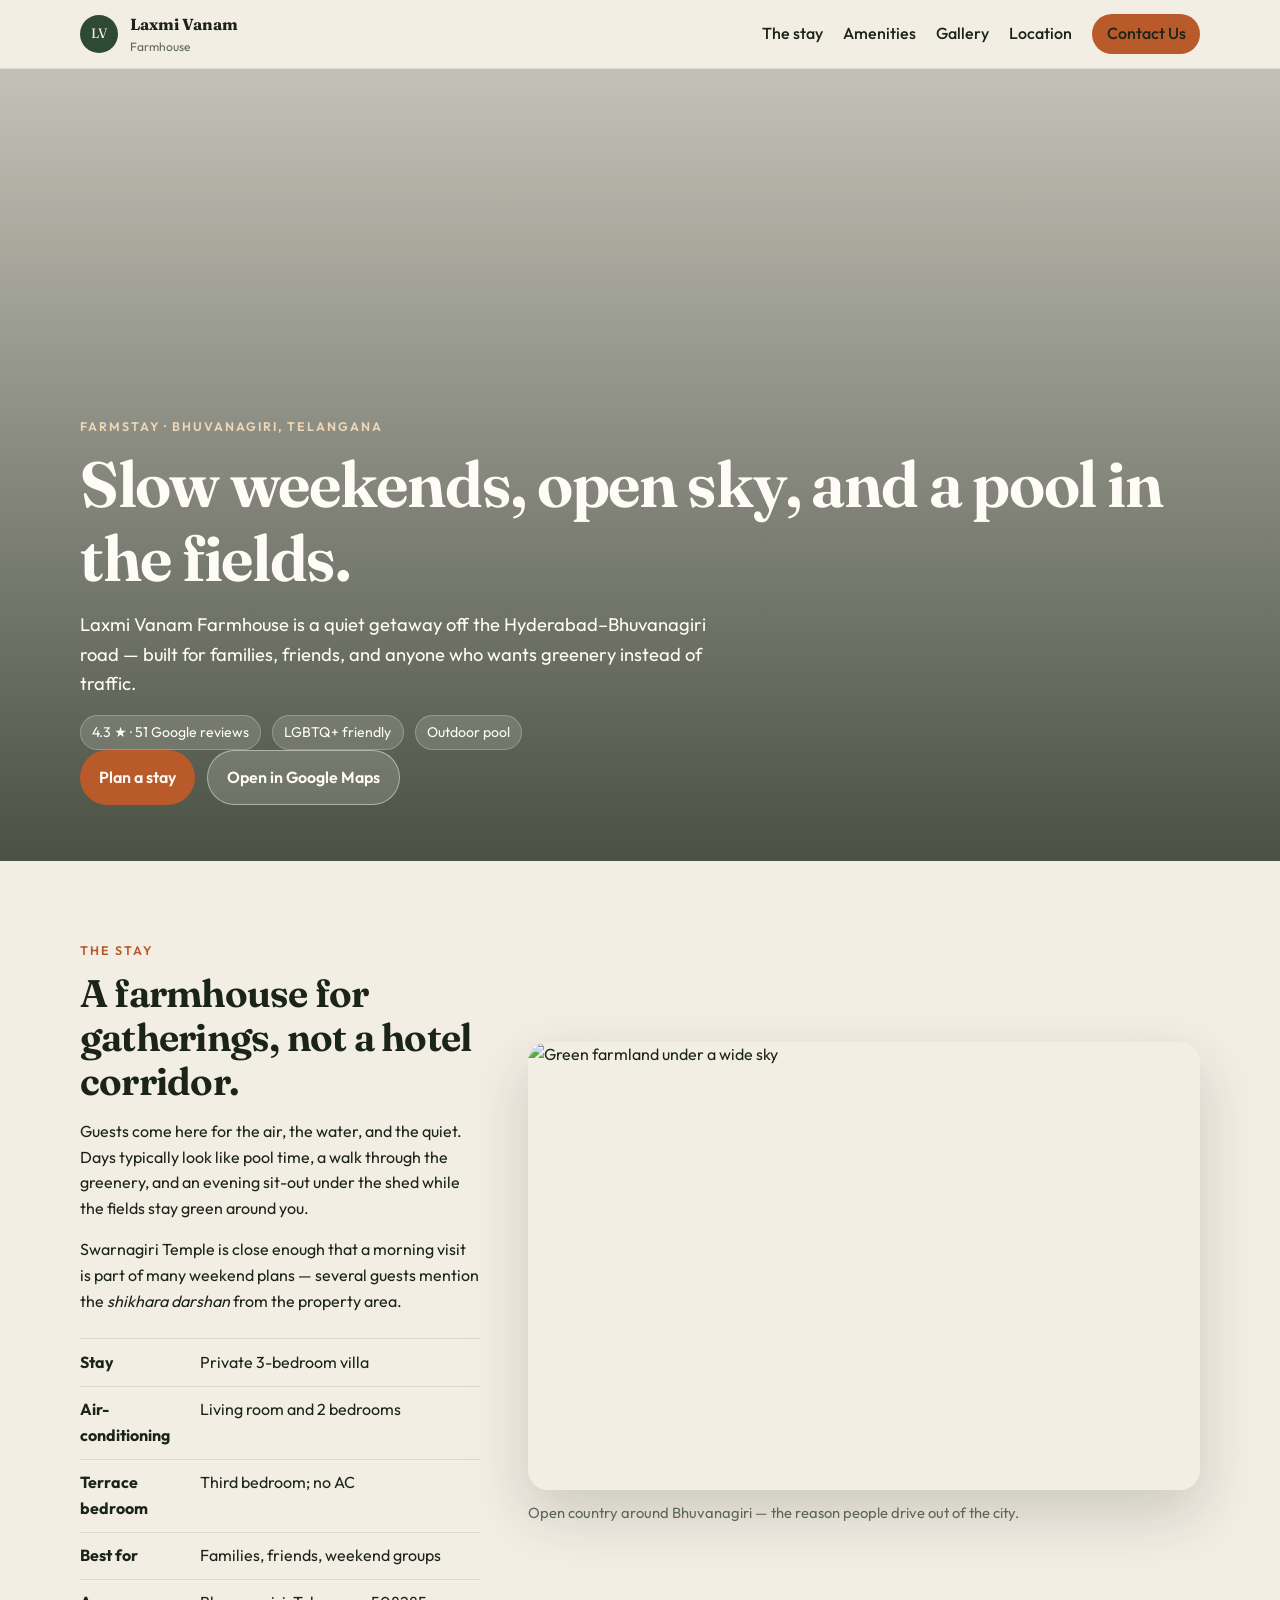
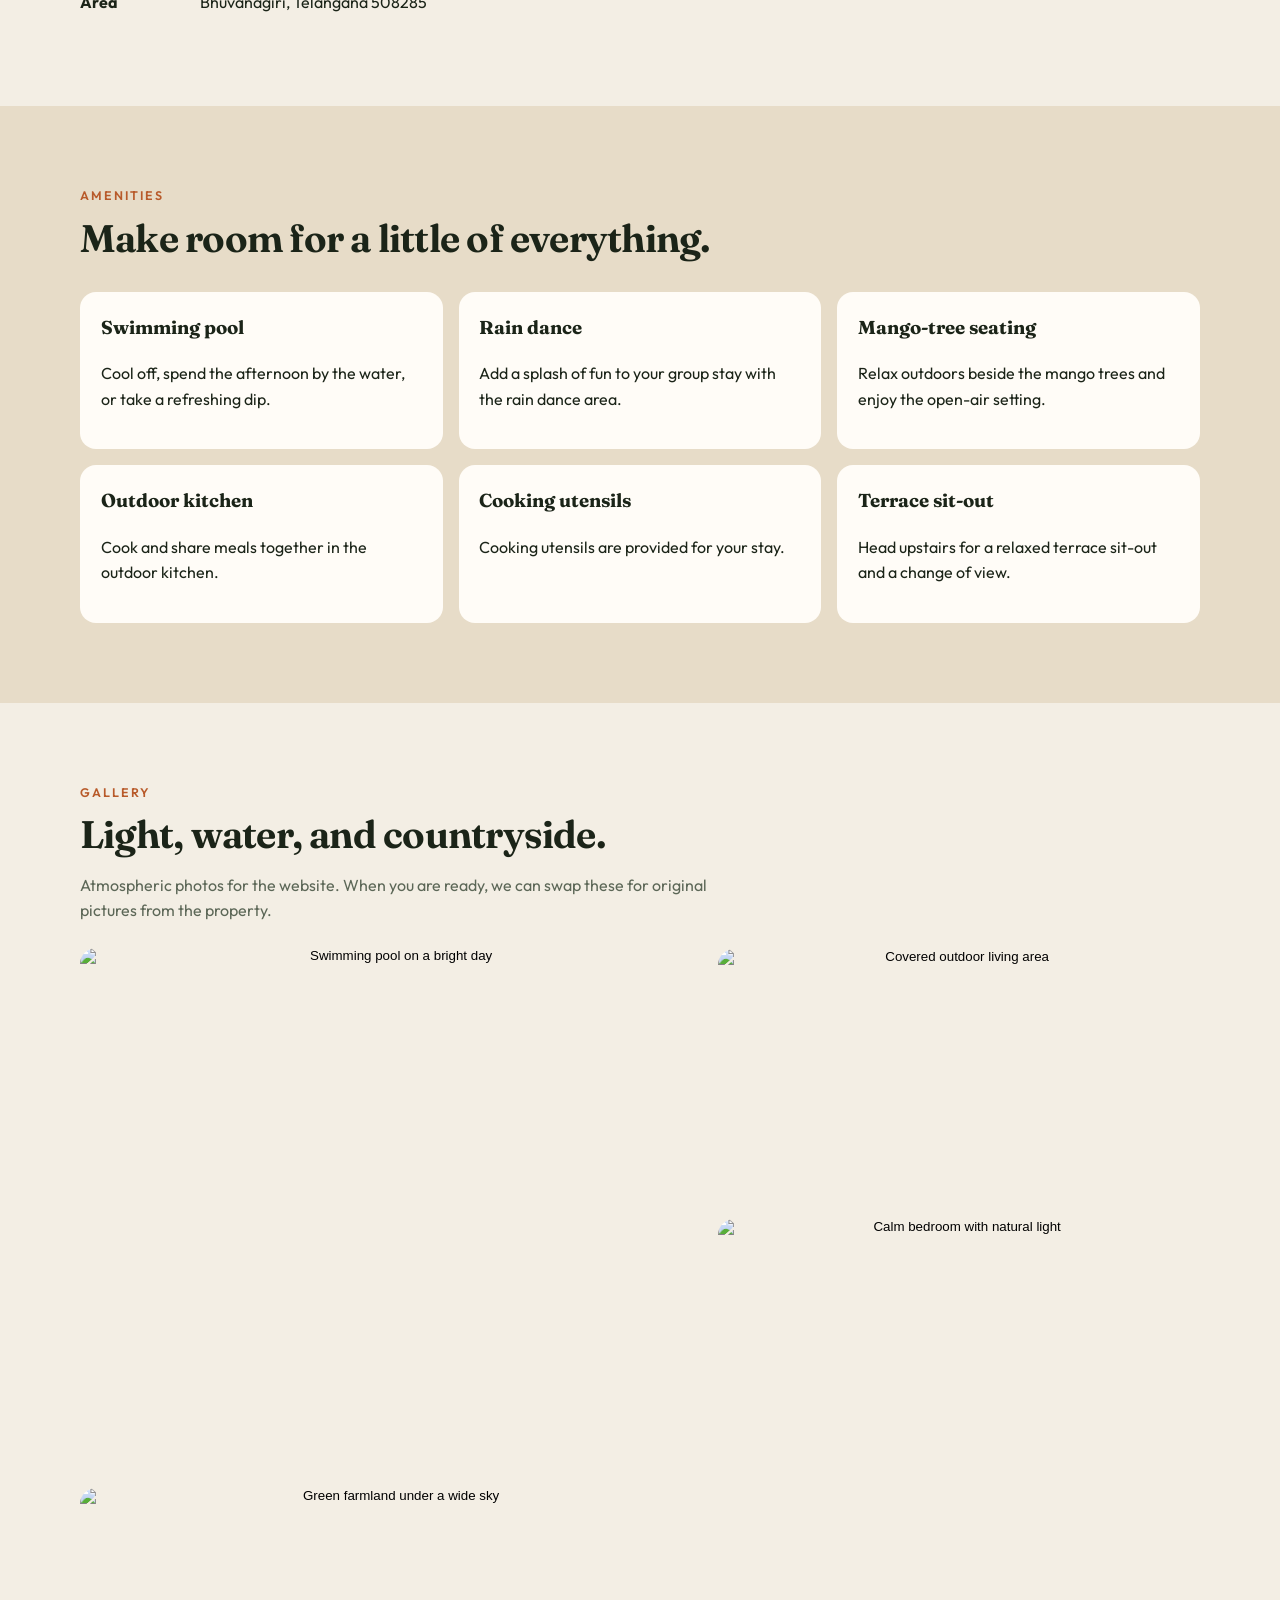
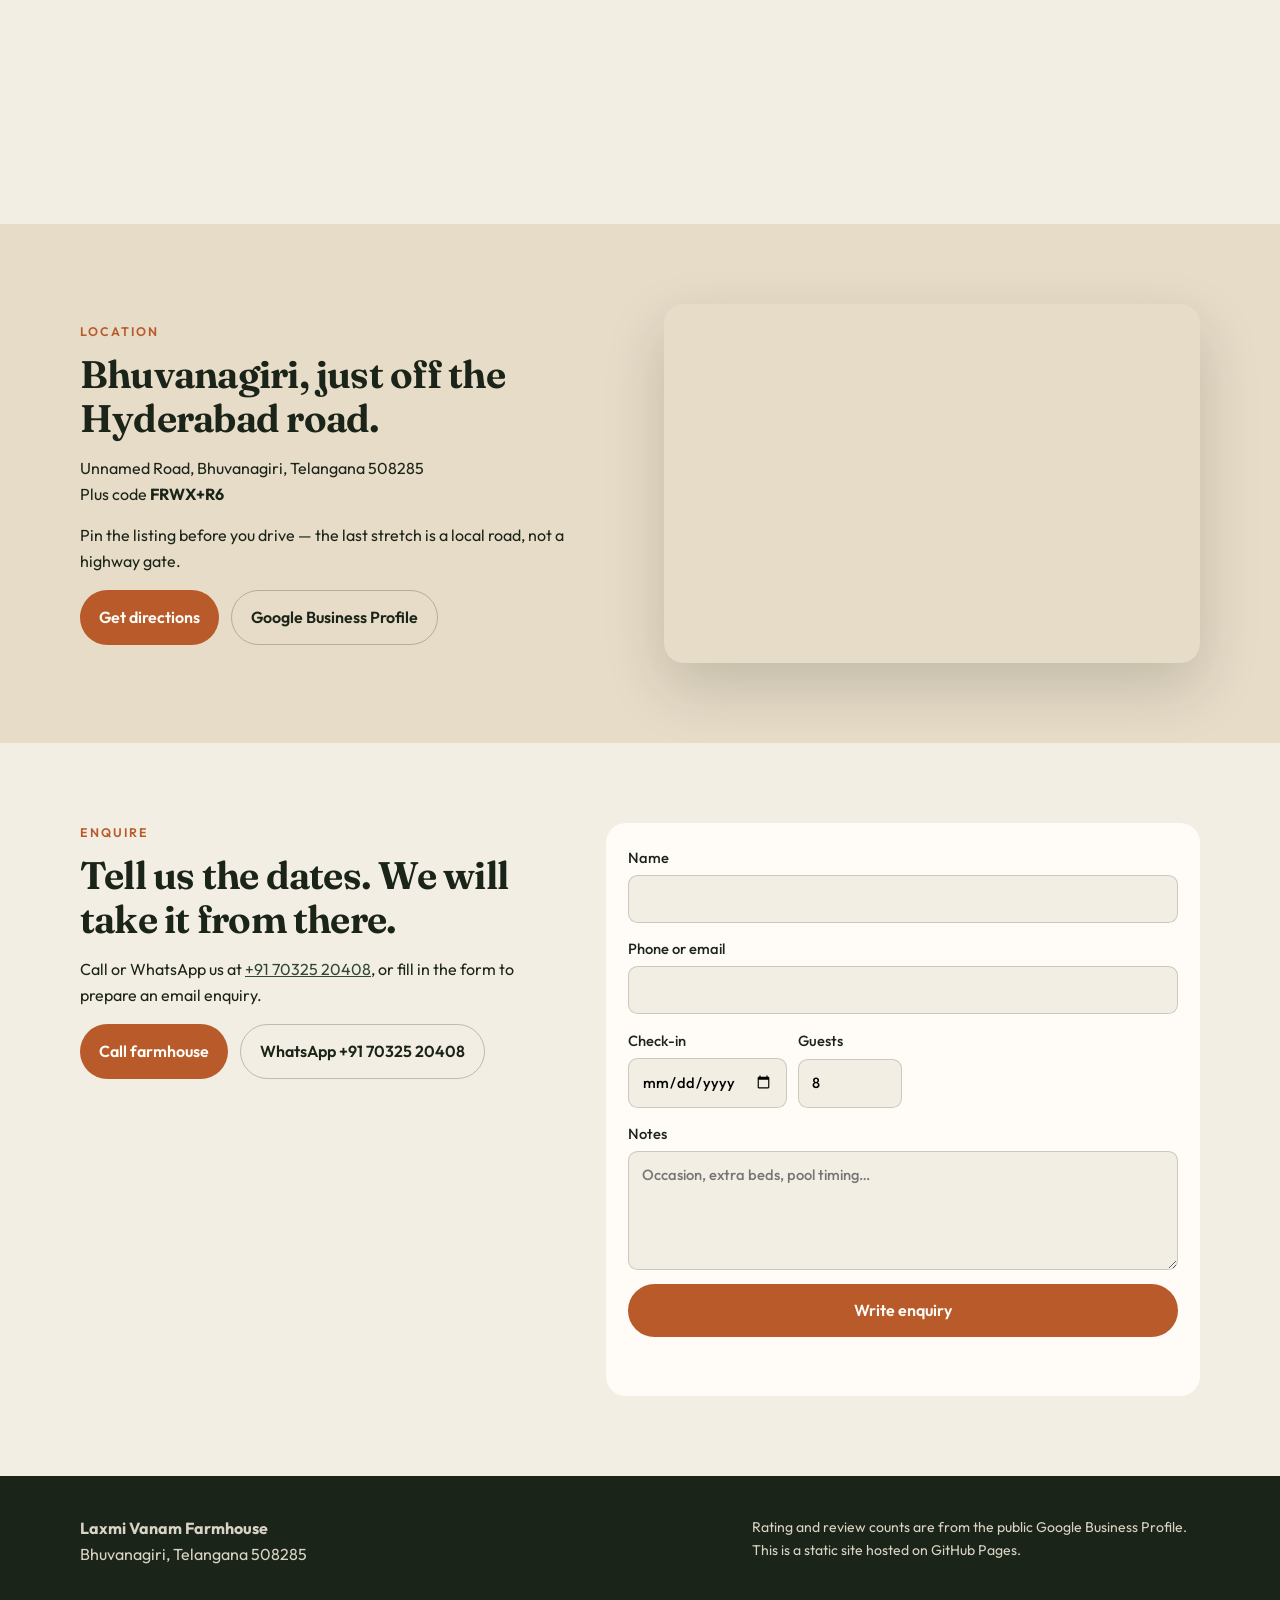
==== index.html @ 8d6c66d0 "added contact details in nav bar" ====
<!DOCTYPE html>
<html lang="en">
  <head>
    <meta charset="UTF-8" />
    <meta name="viewport" content="width=device-width, initial-scale=1" />
    <title>Laxmi Vanam Farmhouse | Farmstay in Bhuvanagiri, Telangana</title>
    <meta
      name="description"
      content="Laxmi Vanam Farmhouse is a peaceful farmstay in Bhuvanagiri, Telangana — pool, greenery, and a quiet weekend getaway near Swarnagiri Temple."
    />
    <link rel="canonical" href="https://maps.app.goo.gl/6YfbZ5Ffax4gSoof6" />
    <meta property="og:title" content="Laxmi Vanam Farmhouse" />
    <meta
      property="og:description"
      content="A peaceful farmstay in Bhuvanagiri, Telangana. Pool, greenery, and space for family weekends."
    />
    <meta property="og:type" content="website" />
    <link rel="preconnect" href="https://fonts.googleapis.com" />
    <link rel="preconnect" href="https://fonts.gstatic.com" crossorigin />
    <link
      href="https://fonts.googleapis.com/css2?family=Fraunces:opsz,wght@9..144,500;9..144,650;9..144,700&family=Outfit:wght@400;500;600&display=swap"
      rel="stylesheet"
    />
    <link rel="stylesheet" href="css/styles.css" />
  </head>
  <body>
    <a class="skip-link" href="#main">Skip to content</a>

    <header class="site-header">
      <div class="wrap nav">
        <a class="logo" href="#top">
          <span class="logo-mark">LV</span>
          <span>
            <strong>Laxmi Vanam</strong>
            <small>Farmhouse</small>
          </span>
        </a>
        <button class="nav-toggle" type="button" aria-expanded="false" aria-controls="site-menu">
          Menu
        </button>
        <nav id="site-menu" class="menu" aria-label="Primary">
          <a href="#stay">The stay</a>
          <a href="#amenities">Amenities</a>
          <a href="#gallery">Gallery</a>
          <a href="#location">Location</a>
          <a class="btn btn-small" href="#enquire">Contact Us</a>
        </nav>
      </div>
    </header>

    <main id="main">
      <section class="hero" id="top">
        <div class="hero-media" role="img" aria-label="Open fields and a shaded sit-out at a countryside farmhouse"></div>
        <div class="hero-copy wrap">
          <p class="eyebrow">Farmstay · Bhuvanagiri, Telangana</p>
          <h1>Slow weekends, open sky, and a pool in the fields.</h1>
          <p class="lede">
            Laxmi Vanam Farmhouse is a quiet getaway off the Hyderabad–Bhuvanagiri road — built for
            families, friends, and anyone who wants greenery instead of traffic.
          </p>
          <div class="hero-meta">
            <span class="pill">4.3 ★ · 51 Google reviews</span>
            <span class="pill">LGBTQ+ friendly</span>
            <span class="pill">Outdoor pool</span>
          </div>
          <div class="hero-actions">
            <a class="btn" href="#enquire">Plan a stay</a>
            <a
              class="btn btn-ghost"
              href="https://maps.app.goo.gl/6YfbZ5Ffax4gSoof6"
              target="_blank"
              rel="noopener noreferrer"
              >Open in Google Maps</a
            >
          </div>
        </div>
      </section>

      <section class="section" id="stay">
        <div class="wrap split">
          <div>
            <p class="eyebrow">The stay</p>
            <h2>A farmhouse for gatherings, not a hotel corridor.</h2>
            <p>
              Guests come here for the air, the water, and the quiet. Days typically look like pool
              time, a walk through the greenery, and an evening sit-out under the shed while the
              fields stay green around you.
            </p>
            <p>
              Swarnagiri Temple is close enough that a morning visit is part of many weekend plans —
              several guests mention the <em>shikhara darshan</em> from the property area.
            </p>
            <ul class="facts">
              <li><strong>Stay</strong> Private 3-bedroom villa</li>
              <li><strong>Air-conditioning</strong> Living room and 2 bedrooms</li>
              <li><strong>Terrace bedroom</strong> Third bedroom; no AC</li>
              <li><strong>Best for</strong> Families, friends, weekend groups</li>
              <li><strong>Area</strong> Bhuvanagiri, Telangana 508285</li>
            </ul>
          </div>
          <figure class="frame">
            <img
              src="https://images.unsplash.com/photo-1500382017468-9049fed747ef?auto=format&fit=crop&w=1400&q=80"
              alt="Green farmland under a wide sky"
              width="1400"
              height="933"
            />
            <figcaption>Open country around Bhuvanagiri — the reason people drive out of the city.</figcaption>
          </figure>
        </div>
      </section>

      <section class="section tint" id="amenities">
        <div class="wrap">
          <p class="eyebrow">Amenities</p>
          <h2>Make room for a little of everything.</h2>
          <div class="cards">
            <article class="card">
              <h3>Swimming pool</h3>
              <p>Cool off, spend the afternoon by the water, or take a refreshing dip.</p>
            </article>
            <article class="card">
              <h3>Rain dance</h3>
              <p>Add a splash of fun to your group stay with the rain dance area.</p>
            </article>
            <article class="card">
              <h3>Mango-tree seating</h3>
              <p>Relax outdoors beside the mango trees and enjoy the open-air setting.</p>
            </article>
            <article class="card">
              <h3>Outdoor kitchen</h3>
              <p>Cook and share meals together in the outdoor kitchen.</p>
            </article>
            <article class="card">
              <h3>Cooking utensils</h3>
              <p>Cooking utensils are provided for your stay.</p>
            </article>
            <article class="card">
              <h3>Terrace sit-out</h3>
              <p>Head upstairs for a relaxed terrace sit-out and a change of view.</p>
            </article>
          </div>
        </div>
      </section>

      <section class="section" id="gallery">
        <div class="wrap">
          <p class="eyebrow">Gallery</p>
          <h2>Light, water, and countryside.</h2>
          <p class="section-note">
            Atmospheric photos for the website. When you are ready, we can swap these for original
            pictures from the property.
          </p>
          <div class="gallery">
            <button type="button" aria-label="Open pool photo" data-full="https://images.unsplash.com/photo-1576013551627-0cc20b96c2a7?auto=format&fit=crop&w=1800&q=80">
              <img src="https://images.unsplash.com/photo-1576013551627-0cc20b96c2a7?auto=format&fit=crop&w=900&q=80" alt="Swimming pool on a bright day" />
            </button>
            <button type="button" aria-label="Open sit-out photo" data-full="https://images.unsplash.com/photo-1600585154340-0ef3c08ea04e?auto=format&fit=crop&w=1800&q=80">
              <img src="https://images.unsplash.com/photo-1600585154340-0ef3c08ea04e?auto=format&fit=crop&w=900&q=80" alt="Covered outdoor living area" />
            </button>
            <button type="button" aria-label="Open bedroom photo" data-full="https://images.unsplash.com/photo-1505693416388-ac5ce068fe85?auto=format&fit=crop&w=1800&q=80">
              <img src="https://images.unsplash.com/photo-1505693416388-ac5ce068fe85?auto=format&fit=crop&w=900&q=80" alt="Calm bedroom with natural light" />
            </button>
            <button type="button" aria-label="Open fields photo" data-full="https://images.unsplash.com/photo-1500382017468-9049fed747ef?auto=format&fit=crop&w=1800&q=80">
              <img src="https://images.unsplash.com/photo-1500382017468-9049fed747ef?auto=format&fit=crop&w=900&q=80" alt="Green farmland under a wide sky" />
            </button>
          </div>
        </div>
      </section>

      <section class="section tint" id="location">
        <div class="wrap split">
          <div>
            <p class="eyebrow">Location</p>
            <h2>Bhuvanagiri, just off the Hyderabad road.</h2>
            <p>
              Unnamed Road, Bhuvanagiri, Telangana 508285<br />
              Plus code <strong>FRWX+R6</strong>
            </p>
            <p>Pin the listing before you drive — the last stretch is a local road, not a highway gate.</p>
            <div class="hero-actions">
              <a
                class="btn"
                href="https://www.google.com/maps/dir/?api=1&destination=17.4970452,78.8480859"
                target="_blank"
                rel="noopener noreferrer"
                >Get directions</a
              >
              <a
                class="btn btn-ghost"
                href="https://maps.app.goo.gl/6YfbZ5Ffax4gSoof6"
                target="_blank"
                rel="noopener noreferrer"
                >Google Business Profile</a
              >
            </div>
          </div>
          <div class="map-frame">
            <iframe
              title="Map of Laxmi Vanam Farmhouse"
              loading="lazy"
              referrerpolicy="no-referrer-when-downgrade"
              src="https://maps.google.com/maps?q=17.4970452,78.8480859&z=15&output=embed"
            ></iframe>
          </div>
        </div>
      </section>

      <section class="section" id="enquire">
        <div class="wrap enquire">
          <div>
            <p class="eyebrow">Enquire</p>
            <h2>Tell us the dates. We will take it from there.</h2>
            <p>
              Call or WhatsApp us at <a href="tel:+917032520408">+91 70325 20408</a>, or fill in the
              form to prepare an email enquiry.
            </p>
            <div class="hero-actions">
              <a class="btn" href="tel:+917032520408">Call farmhouse</a>
              <a
                class="btn btn-ghost"
                href="https://wa.me/message/DZN66DJIGUWJE1"
                target="_blank"
                rel="noopener noreferrer"
                >WhatsApp +91 70325 20408</a
              >
            </div>
          </div>
          <form class="form" id="enquiry-form">
            <label>
              Name
              <input type="text" name="name" required autocomplete="name" />
            </label>
            <label>
              Phone or email
              <input type="text" name="contact" required autocomplete="tel" />
            </label>
            <div class="form-row">
              <label>
                Check-in
                <input type="date" name="checkin" required />
              </label>
              <label>
                Guests
                <input type="number" name="guests" min="1" max="40" value="8" required />
              </label>
            </div>
            <label>
              Notes
              <textarea name="notes" rows="4" placeholder="Occasion, extra beds, pool timing…"></textarea>
            </label>
            <button class="btn" type="submit">Write enquiry</button>
            <p class="form-status" id="form-status" role="status"></p>
          </form>
        </div>
      </section>
    </main>

    <footer class="site-footer">
      <div class="wrap footer-grid">
        <div>
          <strong>Laxmi Vanam Farmhouse</strong>
          <p>Bhuvanagiri, Telangana 508285</p>
        </div>
        <p class="fine">
          Rating and review counts are from the public Google Business Profile. This is a static
          site hosted on GitHub Pages.
        </p>
      </div>
    </footer>

    <dialog class="lightbox" id="lightbox">
      <button type="button" class="lightbox-close" aria-label="Close">Close</button>
      <img alt="" />
    </dialog>

    <script src="js/main.js"></script>
  </body>
</html>
---- css/styles.css ----
:root {
  --ink: #1b2418;
  --muted: #5c6757;
  --paper: #f3eee4;
  --sand: #e7dcc8;
  --leaf: #2f4a32;
  --terracotta: #b85a2a;
  --terracotta-dark: #8f3f1b;
  --pool: #2b6b6a;
  --white: #fffcf7;
  --shadow: 0 24px 60px rgba(27, 36, 24, 0.18);
}

*,
*::before,
*::after {
  box-sizing: border-box;
}

html {
  scroll-behavior: smooth;
}

body {
  margin: 0;
  font-family: Outfit, system-ui, sans-serif;
  color: var(--ink);
  background: var(--paper);
  line-height: 1.6;
}

img {
  max-width: 100%;
  display: block;
}

h1,
h2,
h3,
.logo strong,
.logo-mark {
  font-family: Fraunces, Georgia, serif;
}

h1,
h2 {
  line-height: 1.15;
  font-weight: 650;
  letter-spacing: -0.02em;
}

h1 {
  font-size: clamp(2.4rem, 5vw, 4.4rem);
  margin: 0 0 1rem;
}

h2 {
  font-size: clamp(1.8rem, 3vw, 2.6rem);
  margin: 0 0 1rem;
}

p {
  margin: 0 0 1rem;
}

a {
  color: var(--leaf);
}

.skip-link {
  position: absolute;
  left: 1rem;
  top: -4rem;
  background: var(--ink);
  color: var(--white);
  padding: 0.5rem 0.8rem;
  z-index: 20;
}

.skip-link:focus {
  top: 1rem;
}

.wrap {
  width: min(1120px, calc(100% - 2rem));
  margin-inline: auto;
}

.site-header {
  position: sticky;
  top: 0;
  z-index: 10;
  background: rgba(243, 238, 228, 0.9);
  backdrop-filter: blur(14px);
  border-bottom: 1px solid rgba(27, 36, 24, 0.08);
}

.nav {
  display: flex;
  align-items: center;
  justify-content: space-between;
  gap: 1rem;
  min-height: 4.25rem;
}

.logo {
  display: flex;
  align-items: center;
  gap: 0.7rem;
  text-decoration: none;
  color: inherit;
}

.logo-mark {
  width: 2.4rem;
  height: 2.4rem;
  display: grid;
  place-items: center;
  border-radius: 999px;
  background: var(--leaf);
  color: var(--paper);
  font-size: 0.85rem;
}

.logo small {
  display: block;
  font-size: 0.75rem;
  color: var(--muted);
}

.menu {
  display: flex;
  align-items: center;
  gap: 1.25rem;
}

.menu a {
  text-decoration: none;
  color: inherit;
  font-weight: 500;
}

.nav-toggle {
  display: none;
  border: 1px solid var(--ink);
  background: transparent;
  padding: 0.4rem 0.7rem;
  font: inherit;
}

.btn {
  display: inline-flex;
  align-items: center;
  justify-content: center;
  background: var(--terracotta);
  color: var(--white);
  text-decoration: none;
  border: 0;
  padding: 0.85rem 1.2rem;
  font: inherit;
  font-weight: 600;
  cursor: pointer;
  border-radius: 999px;
}

.btn:hover {
  background: var(--terracotta-dark);
}

.btn-ghost {
  background: rgba(255, 252, 247, 0.16);
  color: var(--white);
  border: 1px solid rgba(255, 252, 247, 0.45);
}

.btn-ghost:hover {
  background: rgba(255, 252, 247, 0.28);
}

.section .btn-ghost {
  color: var(--ink);
  background: transparent;
  border-color: rgba(27, 36, 24, 0.25);
}

.section .btn-ghost:hover {
  background: var(--paper);
}

.btn-small {
  padding: 0.45rem 0.9rem;
}

.hero {
  position: relative;
  min-height: 88vh;
  display: grid;
  align-items: end;
  color: var(--white);
}

.hero-media {
  position: absolute;
  inset: 0;
  background:
    linear-gradient(180deg, rgba(27, 36, 24, 0.22), rgba(27, 36, 24, 0.78)),
    url("https://images.unsplash.com/photo-1625246333195-78d9c38ad449?auto=format&fit=crop&w=2000&q=80")
      center / cover no-repeat;
}

.hero-copy {
  position: relative;
  padding: 4rem 0 3.5rem;
}

.eyebrow {
  text-transform: uppercase;
  letter-spacing: 0.16em;
  font-size: 0.78rem;
  font-weight: 600;
  margin-bottom: 0.6rem;
  color: var(--terracotta);
}

.hero .eyebrow {
  color: #f0d7b8;
}

.lede {
  max-width: 40rem;
  font-size: 1.15rem;
}

.hero-meta,
.hero-actions,
.form-row {
  display: flex;
  flex-wrap: wrap;
  gap: 0.7rem;
}

.pill {
  background: rgba(255, 252, 247, 0.14);
  border: 1px solid rgba(255, 252, 247, 0.25);
  padding: 0.35rem 0.7rem;
  border-radius: 999px;
  font-size: 0.88rem;
}

.section {
  padding: 5rem 0;
}

.tint {
  background: var(--sand);
}

.split {
  display: grid;
  grid-template-columns: 1fr 1fr;
  gap: 3rem;
  align-items: center;
}

.facts {
  list-style: none;
  padding: 0;
  margin: 1.5rem 0 0;
}

.facts li {
  display: grid;
  grid-template-columns: 7rem 1fr;
  gap: 0.5rem;
  padding: 0.65rem 0;
  border-top: 1px solid rgba(27, 36, 24, 0.1);
}

.frame {
  margin: 0;
}

.frame img {
  width: 100%;
  height: 28rem;
  object-fit: cover;
  border-radius: 1.25rem;
  box-shadow: var(--shadow);
}

.frame figcaption {
  margin-top: 0.7rem;
  color: var(--muted);
  font-size: 0.92rem;
}

.cards {
  display: grid;
  grid-template-columns: repeat(3, 1fr);
  gap: 1rem;
  margin-top: 2rem;
}

.card {
  background: var(--white);
  padding: 1.3rem;
  border-radius: 1rem;
}

.card h3 {
  margin-top: 0;
}

.section-note {
  color: var(--muted);
  max-width: 40rem;
}

.gallery {
  display: grid;
  grid-template-columns: 1.3fr 1fr;
  gap: 0.75rem;
  margin-top: 1.5rem;
}

.gallery button {
  padding: 0;
  border: 0;
  background: none;
  cursor: zoom-in;
}

.gallery img {
  width: 100%;
  height: 16rem;
  object-fit: cover;
  border-radius: 1rem;
}

.gallery button:first-child {
  grid-row: span 2;
}

.gallery button:first-child img {
  height: 100%;
  min-height: 33rem;
}

.map-frame {
  min-height: 22rem;
  border-radius: 1.25rem;
  overflow: hidden;
  box-shadow: var(--shadow);
}

.map-frame iframe {
  width: 100%;
  height: 22rem;
  border: 0;
}

.enquire {
  display: grid;
  grid-template-columns: 0.9fr 1.1fr;
  gap: 2.5rem;
}

.form {
  display: grid;
  gap: 0.9rem;
  background: var(--white);
  padding: 1.4rem;
  border-radius: 1.25rem;
}

label {
  display: grid;
  gap: 0.35rem;
  font-weight: 500;
  font-size: 0.92rem;
}

input,
textarea {
  font: inherit;
  padding: 0.7rem 0.8rem;
  border: 1px solid rgba(27, 36, 24, 0.18);
  border-radius: 0.6rem;
  background: var(--paper);
}

.form-status {
  min-height: 1.4rem;
  color: var(--pool);
  margin: 0;
}

.site-footer {
  background: var(--ink);
  color: #d9d3c6;
  padding: 2.5rem 0;
}

.footer-grid {
  display: flex;
  justify-content: space-between;
  gap: 1.5rem;
}

.fine {
  max-width: 28rem;
  font-size: 0.88rem;
}

.lightbox {
  border: 0;
  padding: 0;
  background: rgba(12, 16, 11, 0.92);
  max-width: none;
  width: 100%;
  height: 100%;
}

.lightbox img {
  max-height: 86vh;
  max-width: min(1100px, 92vw);
  margin: 6vh auto 0;
  object-fit: contain;
}

.lightbox-close {
  position: absolute;
  top: 1rem;
  right: 1rem;
  background: var(--white);
  border: 0;
  padding: 0.45rem 0.8rem;
  font: inherit;
  cursor: pointer;
}

@media (max-width: 900px) {
  .nav-toggle {
    display: inline-flex;
  }

  .menu {
    display: none;
    position: absolute;
    inset: 4.25rem 0 auto;
    background: var(--paper);
    flex-direction: column;
    padding: 1rem;
    border-bottom: 1px solid rgba(27, 36, 24, 0.08);
  }

  .menu.open {
    display: flex;
  }

  .cards {
    grid-template-columns: repeat(2, 1fr);
  }

  .split,
  .enquire,
  .gallery {
    grid-template-columns: 1fr;
  }

  .gallery button:first-child img,
  .frame img {
    height: 18rem;
    min-height: 0;
  }

  .footer-grid {
    flex-direction: column;
  }
}

@media (max-width: 600px) {
  .cards {
    grid-template-columns: 1fr;
  }
}
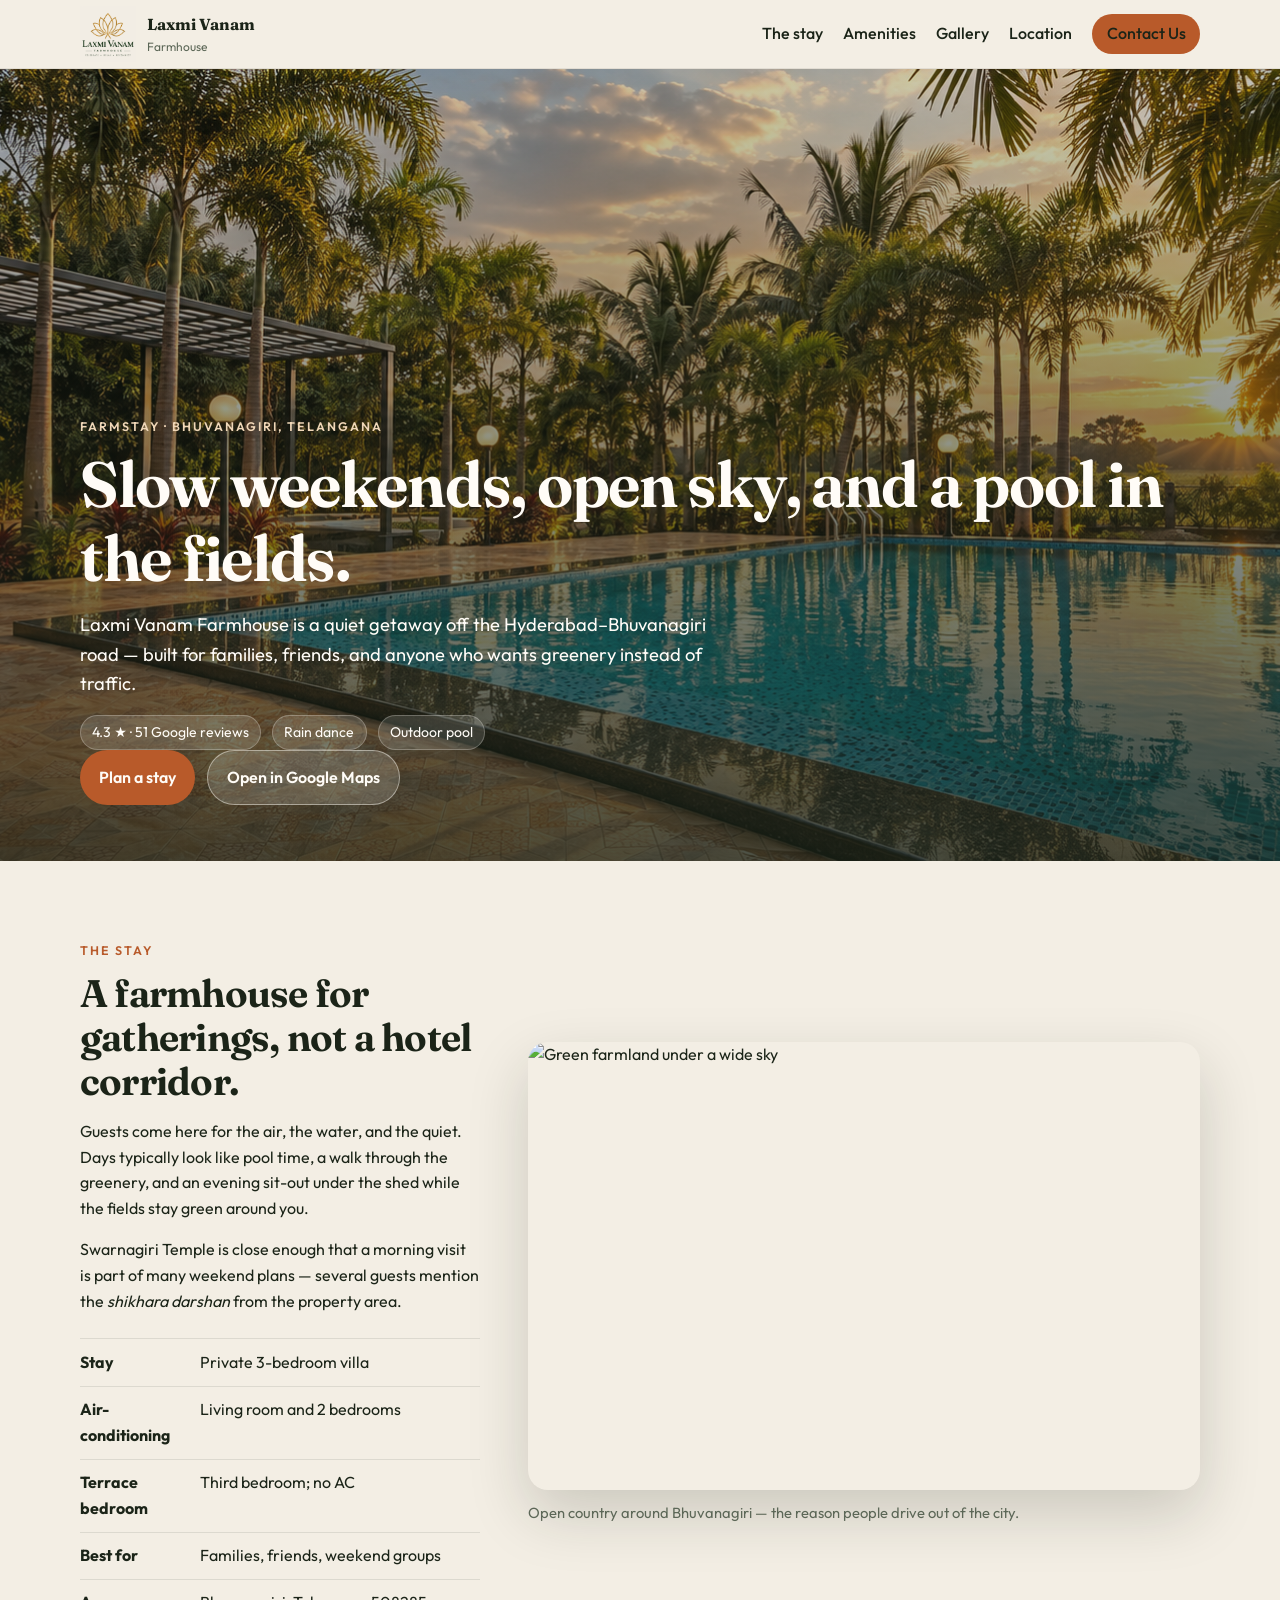
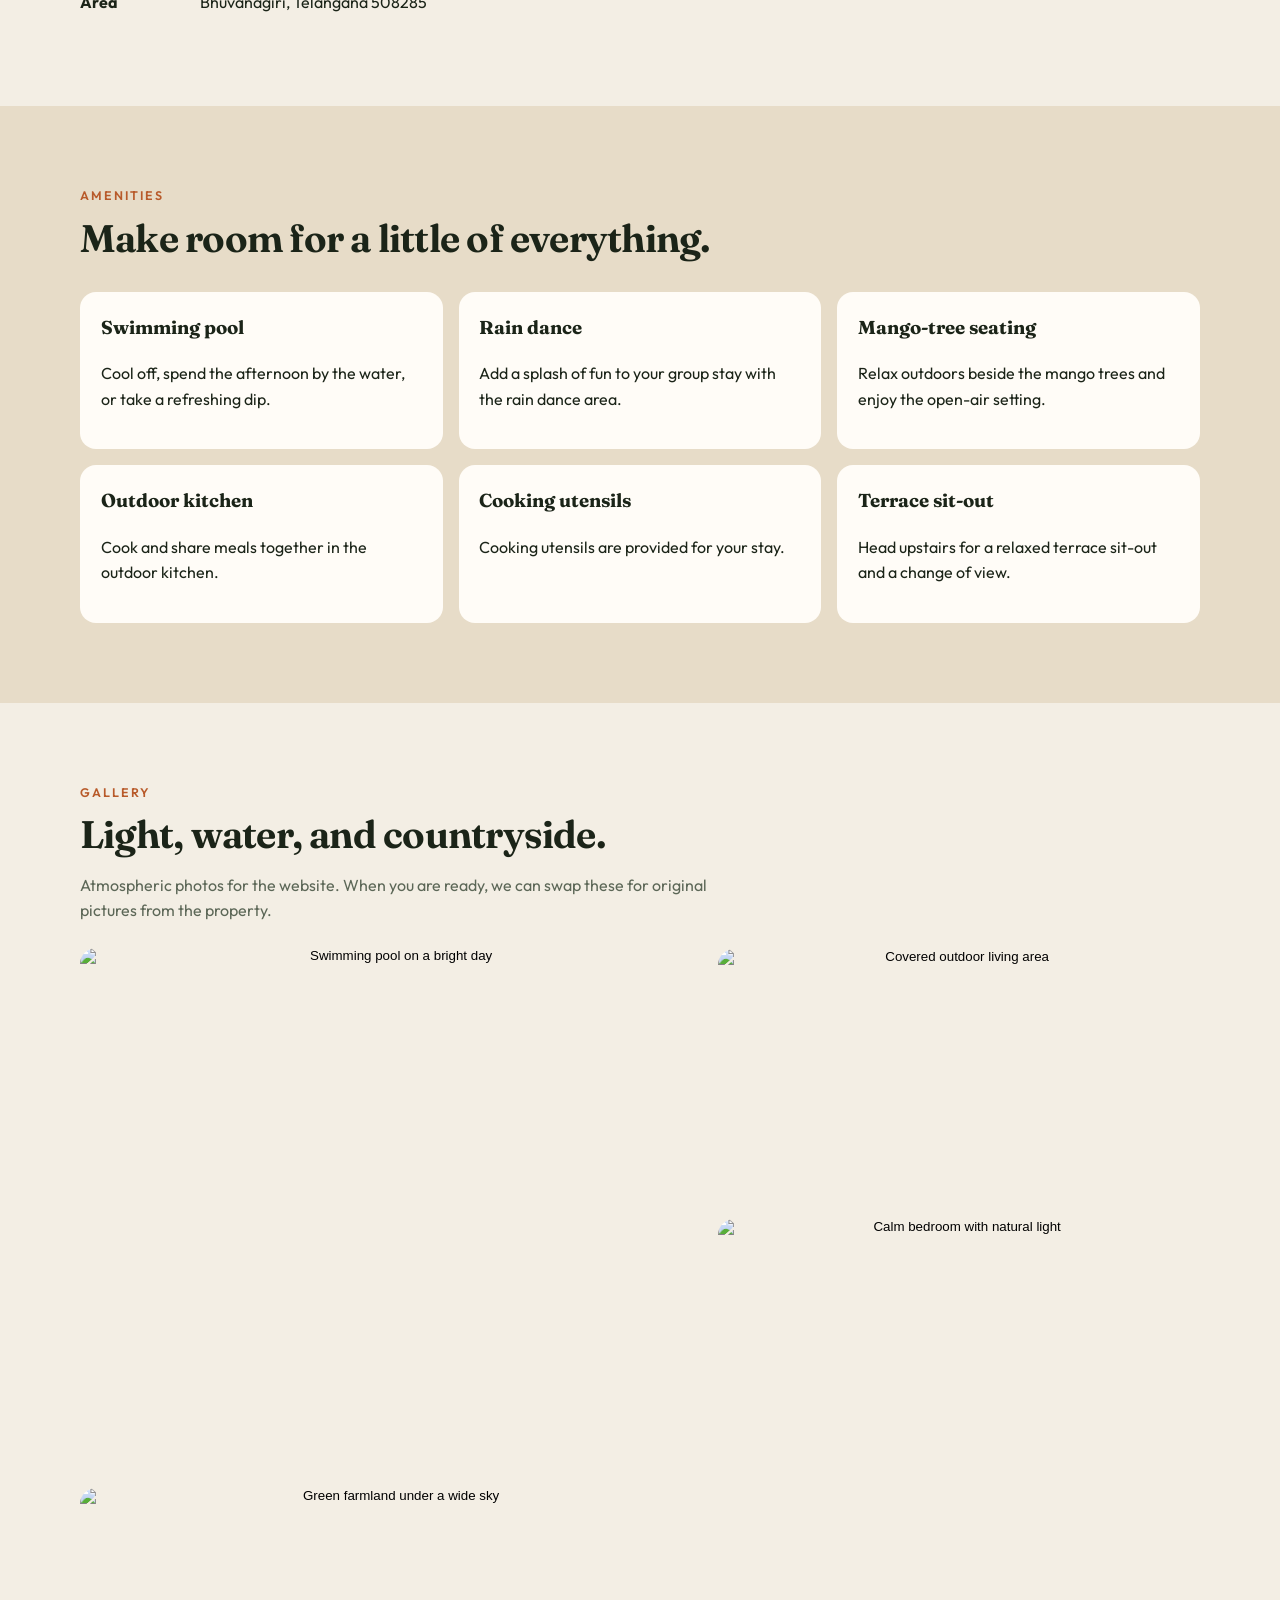
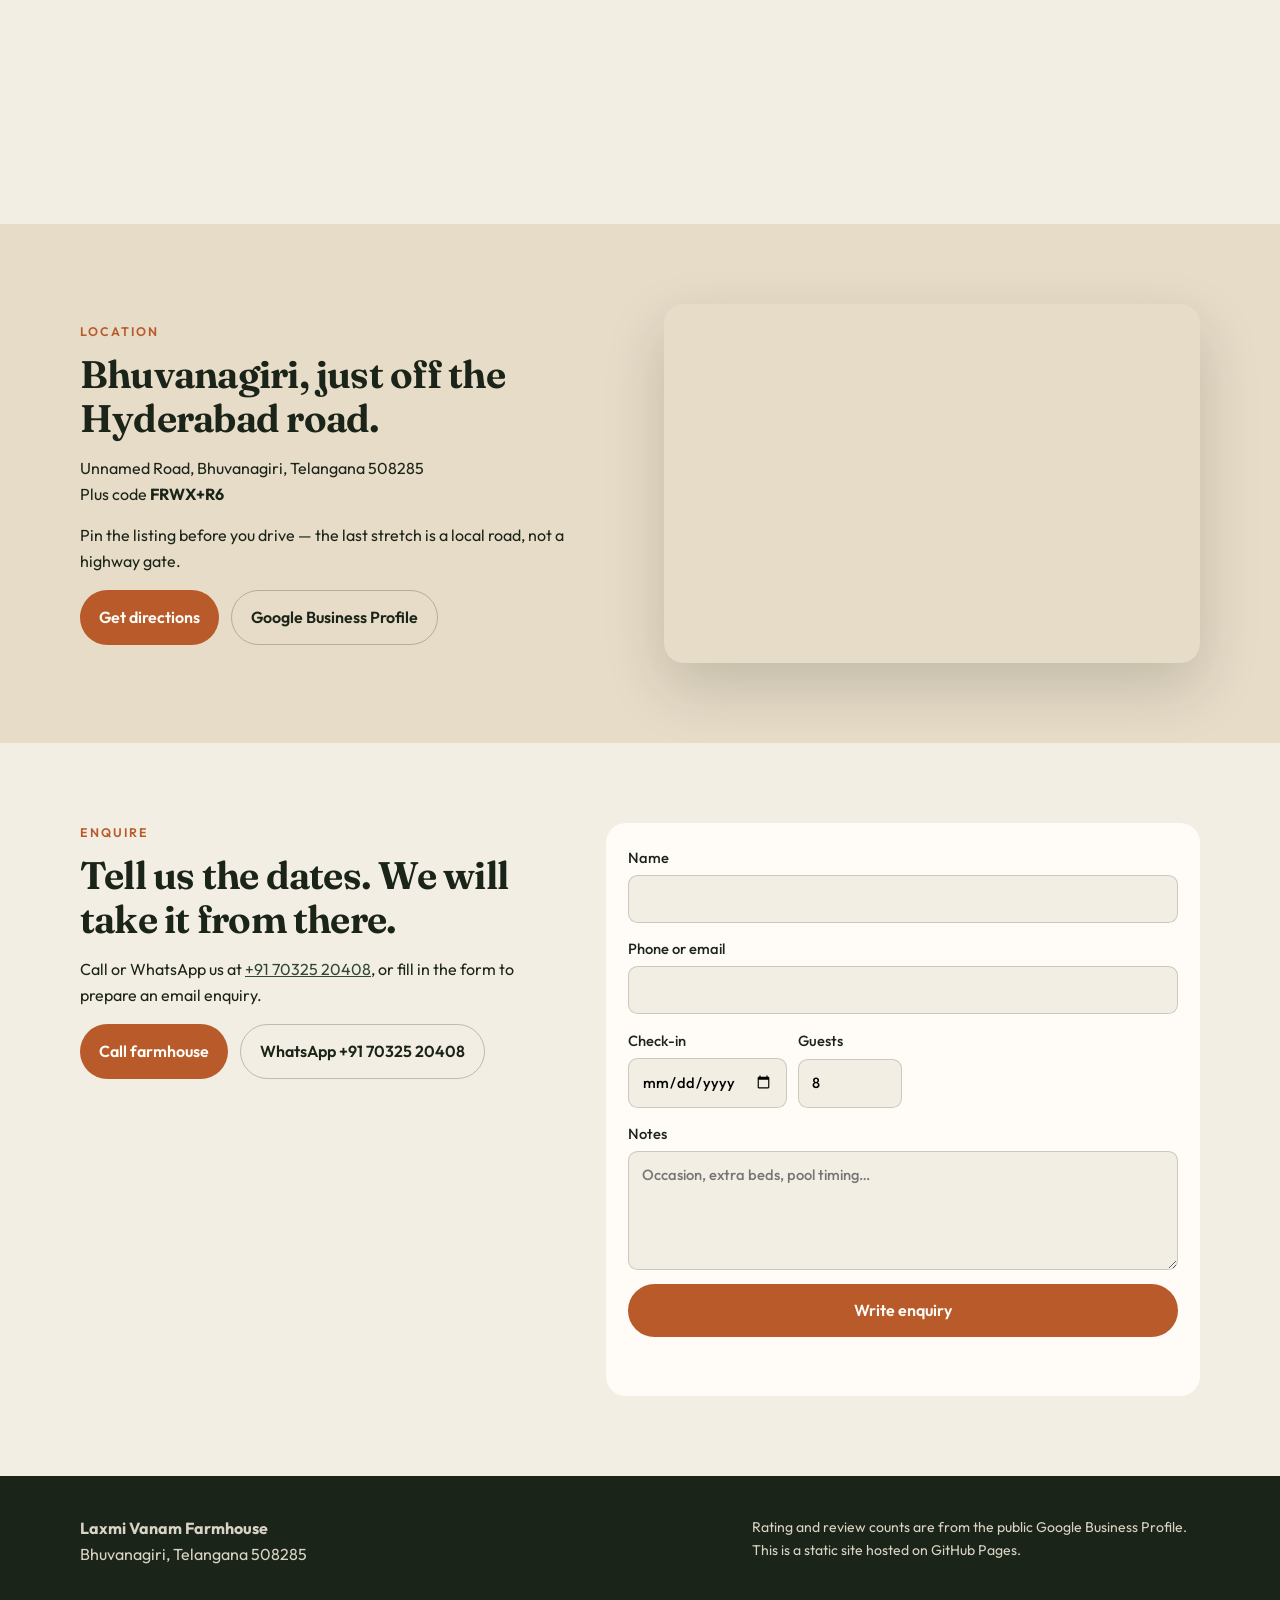
==== commit 45be3142: "Added pics" ====
--- a/index.html
+++ b/index.html
@@ -29,7 +29,7 @@
     <header class="site-header">
       <div class="wrap nav">
         <a class="logo" href="#top">
-          <span class="logo-mark">LV</span>
+          <img class="logo-image" src="src/Logo.PNG" alt="" />
           <span>
             <strong>Laxmi Vanam</strong>
             <small>Farmhouse</small>
@@ -50,7 +50,7 @@
 
     <main id="main">
       <section class="hero" id="top">
-        <div class="hero-media" role="img" aria-label="Open fields and a shaded sit-out at a countryside farmhouse"></div>
+        <div class="hero-media" role="img" aria-label="Swimming pool among palm trees at sunset"></div>
         <div class="hero-copy wrap">
           <p class="eyebrow">Farmstay · Bhuvanagiri, Telangana</p>
           <h1>Slow weekends, open sky, and a pool in the fields.</h1>
@@ -60,7 +60,7 @@
           </p>
           <div class="hero-meta">
             <span class="pill">4.3 ★ · 51 Google reviews</span>
-            <span class="pill">LGBTQ+ friendly</span>
+            <span class="pill">Rain dance</span>
             <span class="pill">Outdoor pool</span>
           </div>
           <div class="hero-actions">
--- a/css/styles.css
+++ b/css/styles.css
@@ -111,15 +111,12 @@
   color: inherit;
 }
 
-.logo-mark {
-  width: 2.4rem;
-  height: 2.4rem;
-  display: grid;
-  place-items: center;
-  border-radius: 999px;
-  background: var(--leaf);
-  color: var(--paper);
-  font-size: 0.85rem;
+.logo-image {
+  width: 3.5rem;
+  height: 3.5rem;
+  flex: 0 0 auto;
+  object-fit: contain;
+  mix-blend-mode: multiply;
 }
 
 .logo small {
@@ -204,8 +201,7 @@
   inset: 0;
   background:
     linear-gradient(180deg, rgba(27, 36, 24, 0.22), rgba(27, 36, 24, 0.78)),
-    url("https://images.unsplash.com/photo-1625246333195-78d9c38ad449?auto=format&fit=crop&w=2000&q=80")
-      center / cover no-repeat;
+    url("../src/Cover.PNG") center / cover no-repeat;
 }
 
 .hero-copy {
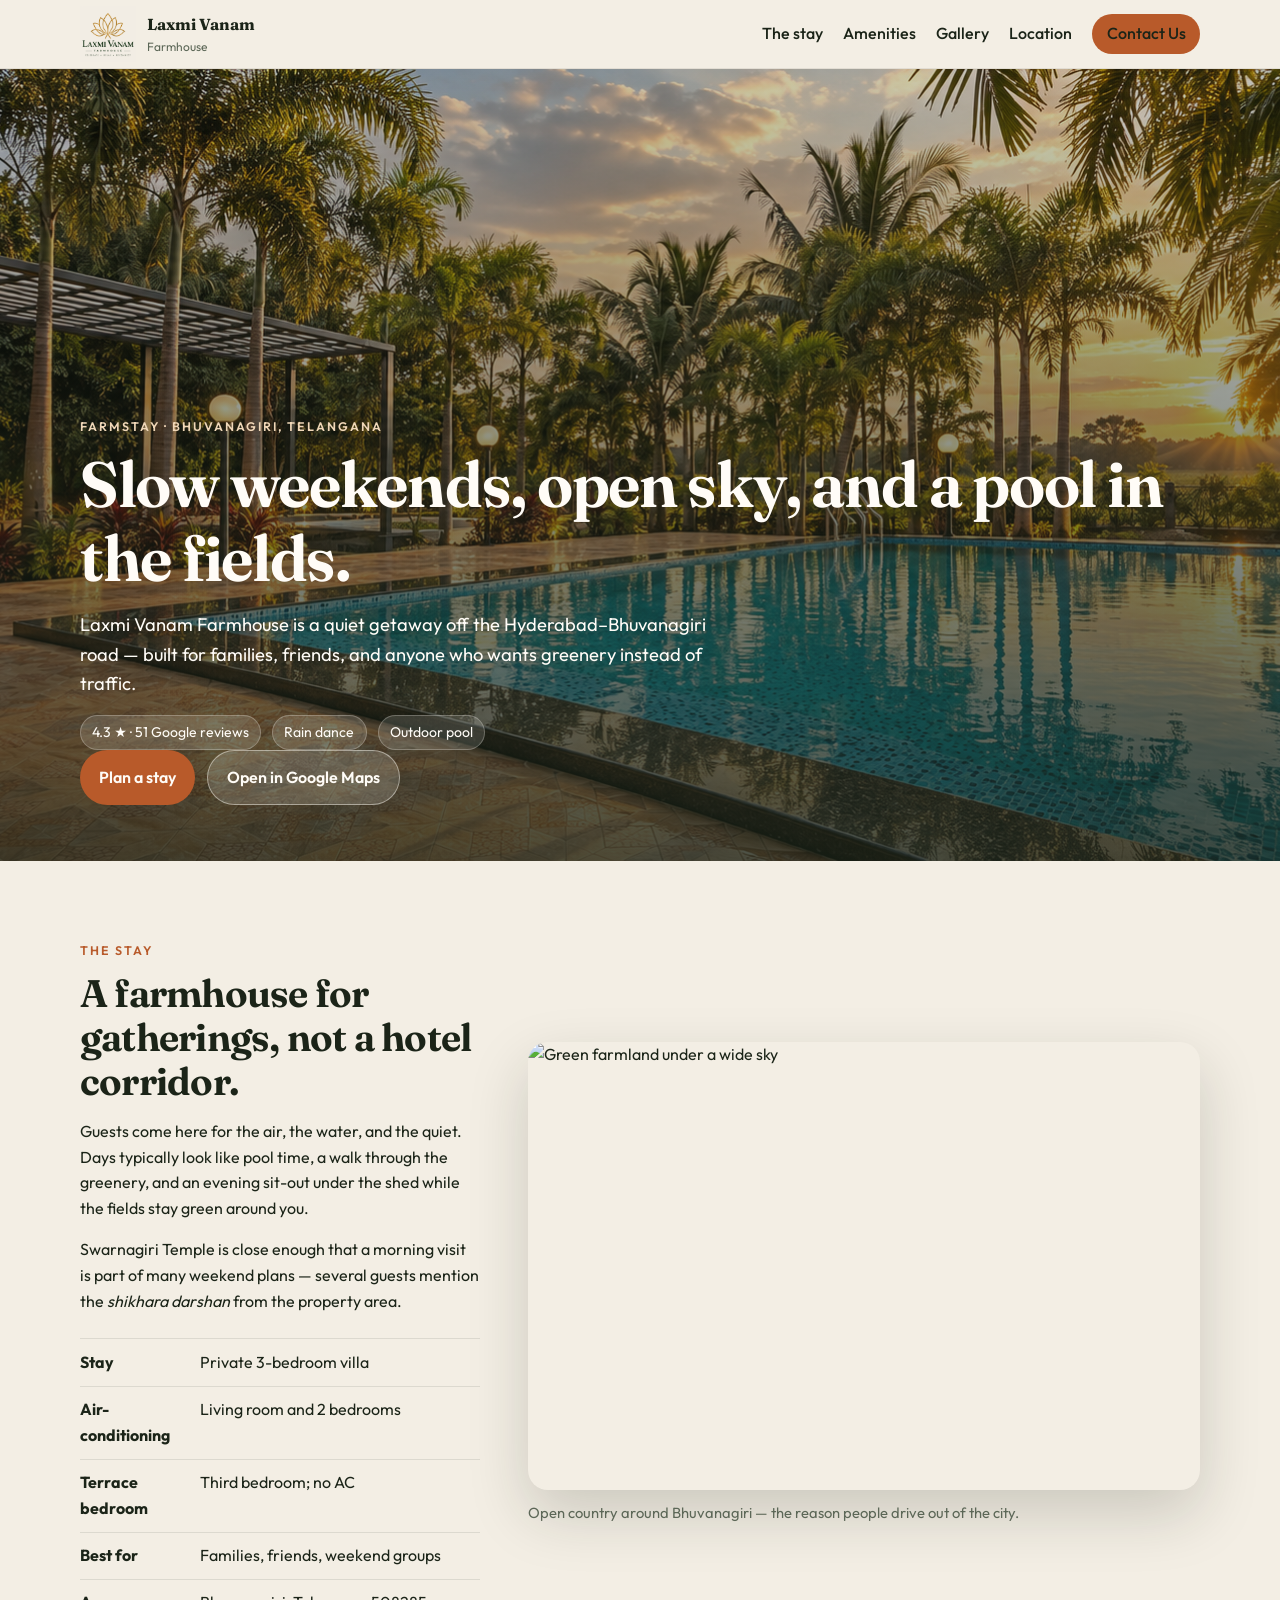
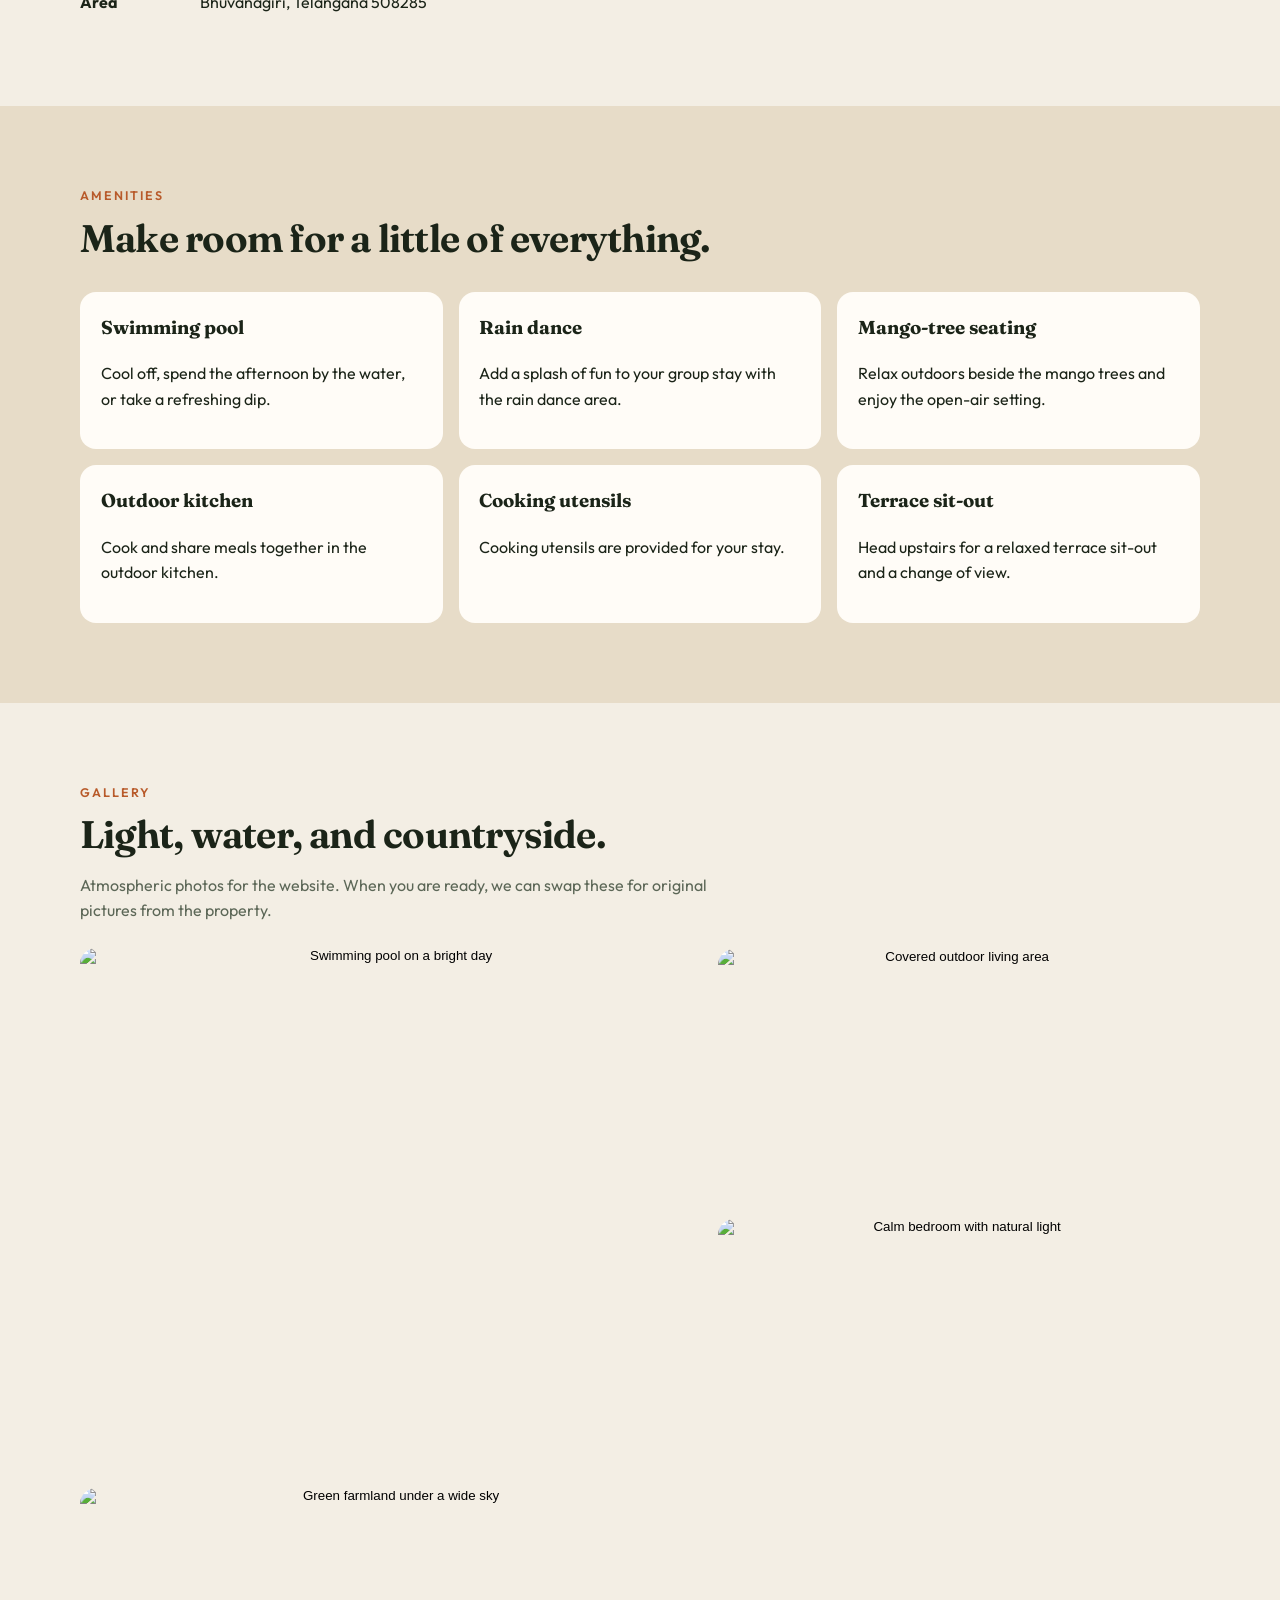
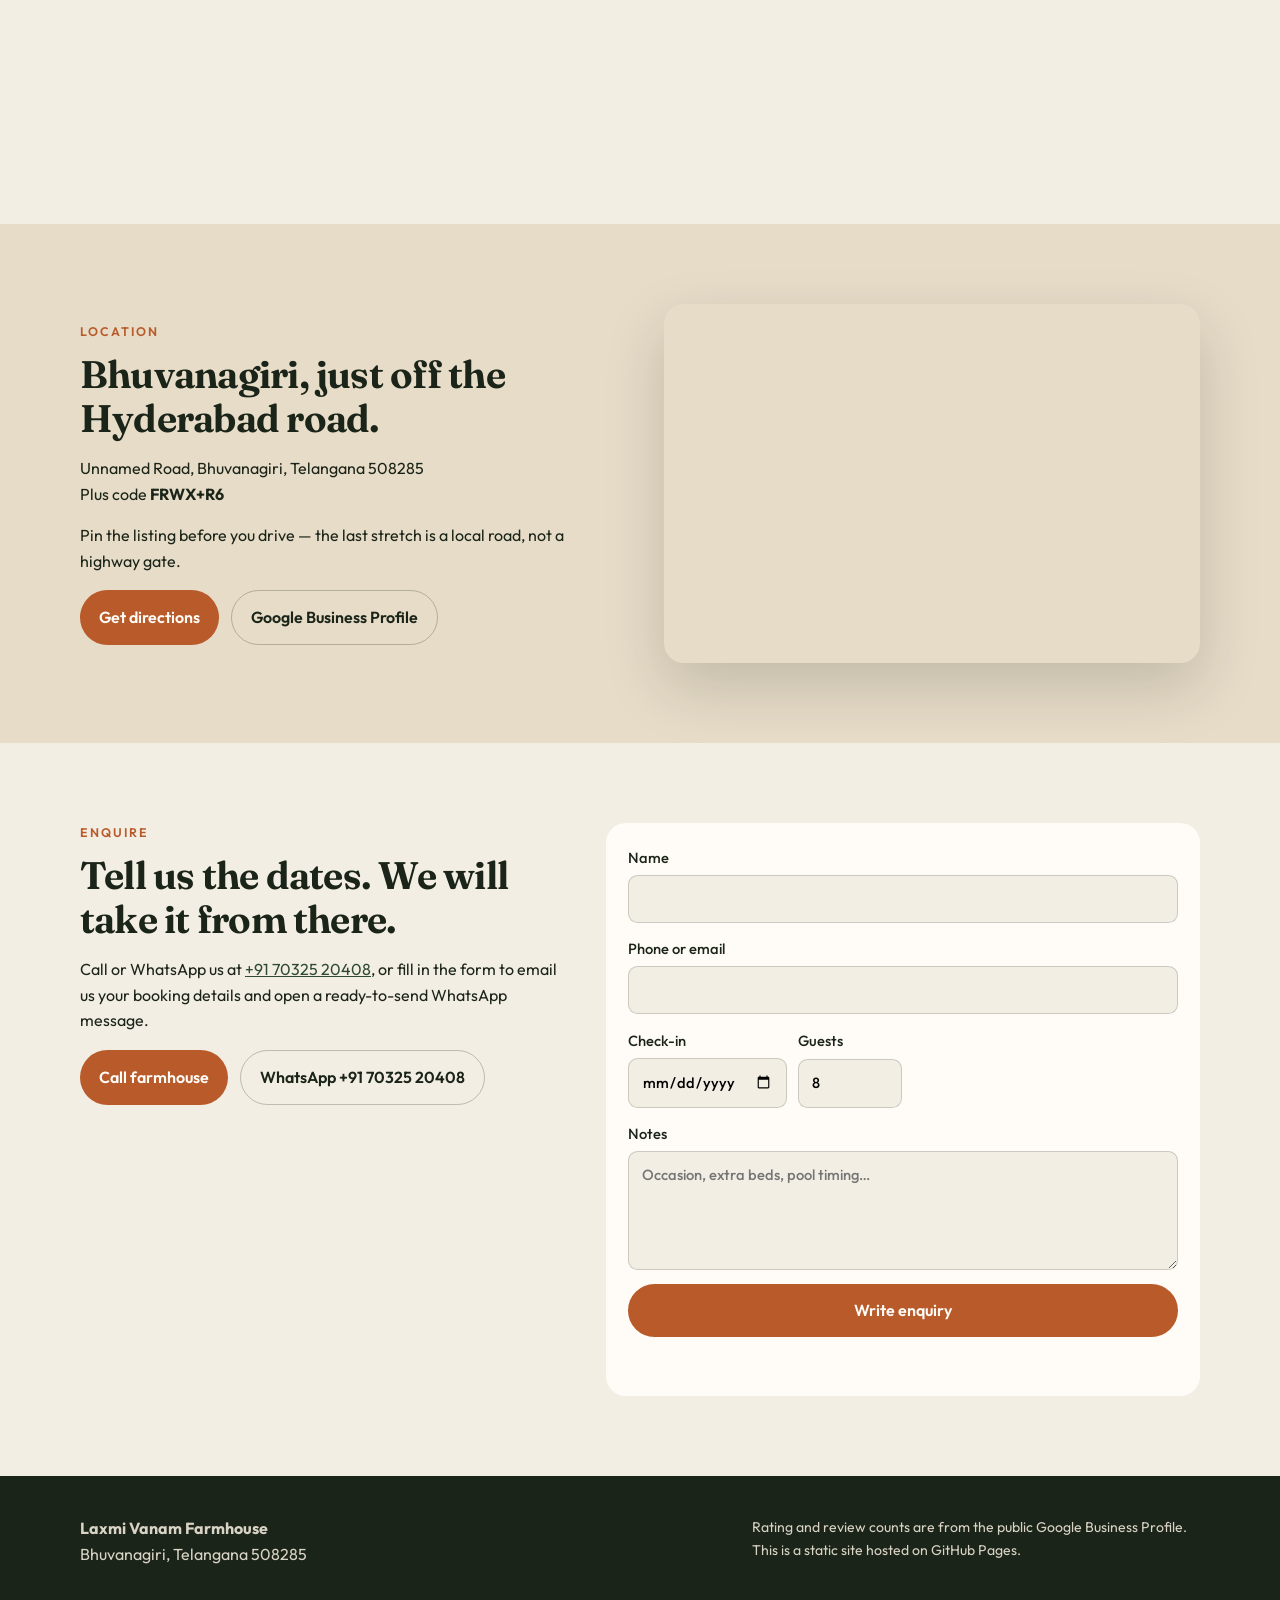
==== commit 1134e8ac: "Send enquiries by email and WhatsApp" ====
--- a/index.html
+++ b/index.html
@@ -21,7 +21,7 @@
       href="https://fonts.googleapis.com/css2?family=Fraunces:opsz,wght@9..144,500;9..144,650;9..144,700&family=Outfit:wght@400;500;600&display=swap"
       rel="stylesheet"
     />
-    <link rel="stylesheet" href="css/styles.css" />
+    <link rel="stylesheet" href="css/styles.css?v=2" />
   </head>
   <body>
     <a class="skip-link" href="#main">Skip to content</a>
@@ -213,7 +213,7 @@
             <h2>Tell us the dates. We will take it from there.</h2>
             <p>
               Call or WhatsApp us at <a href="tel:+917032520408">+91 70325 20408</a>, or fill in the
-              form to prepare an email enquiry.
+              form to email us your booking details and open a ready-to-send WhatsApp message.
             </p>
             <div class="hero-actions">
               <a class="btn" href="tel:+917032520408">Call farmhouse</a>
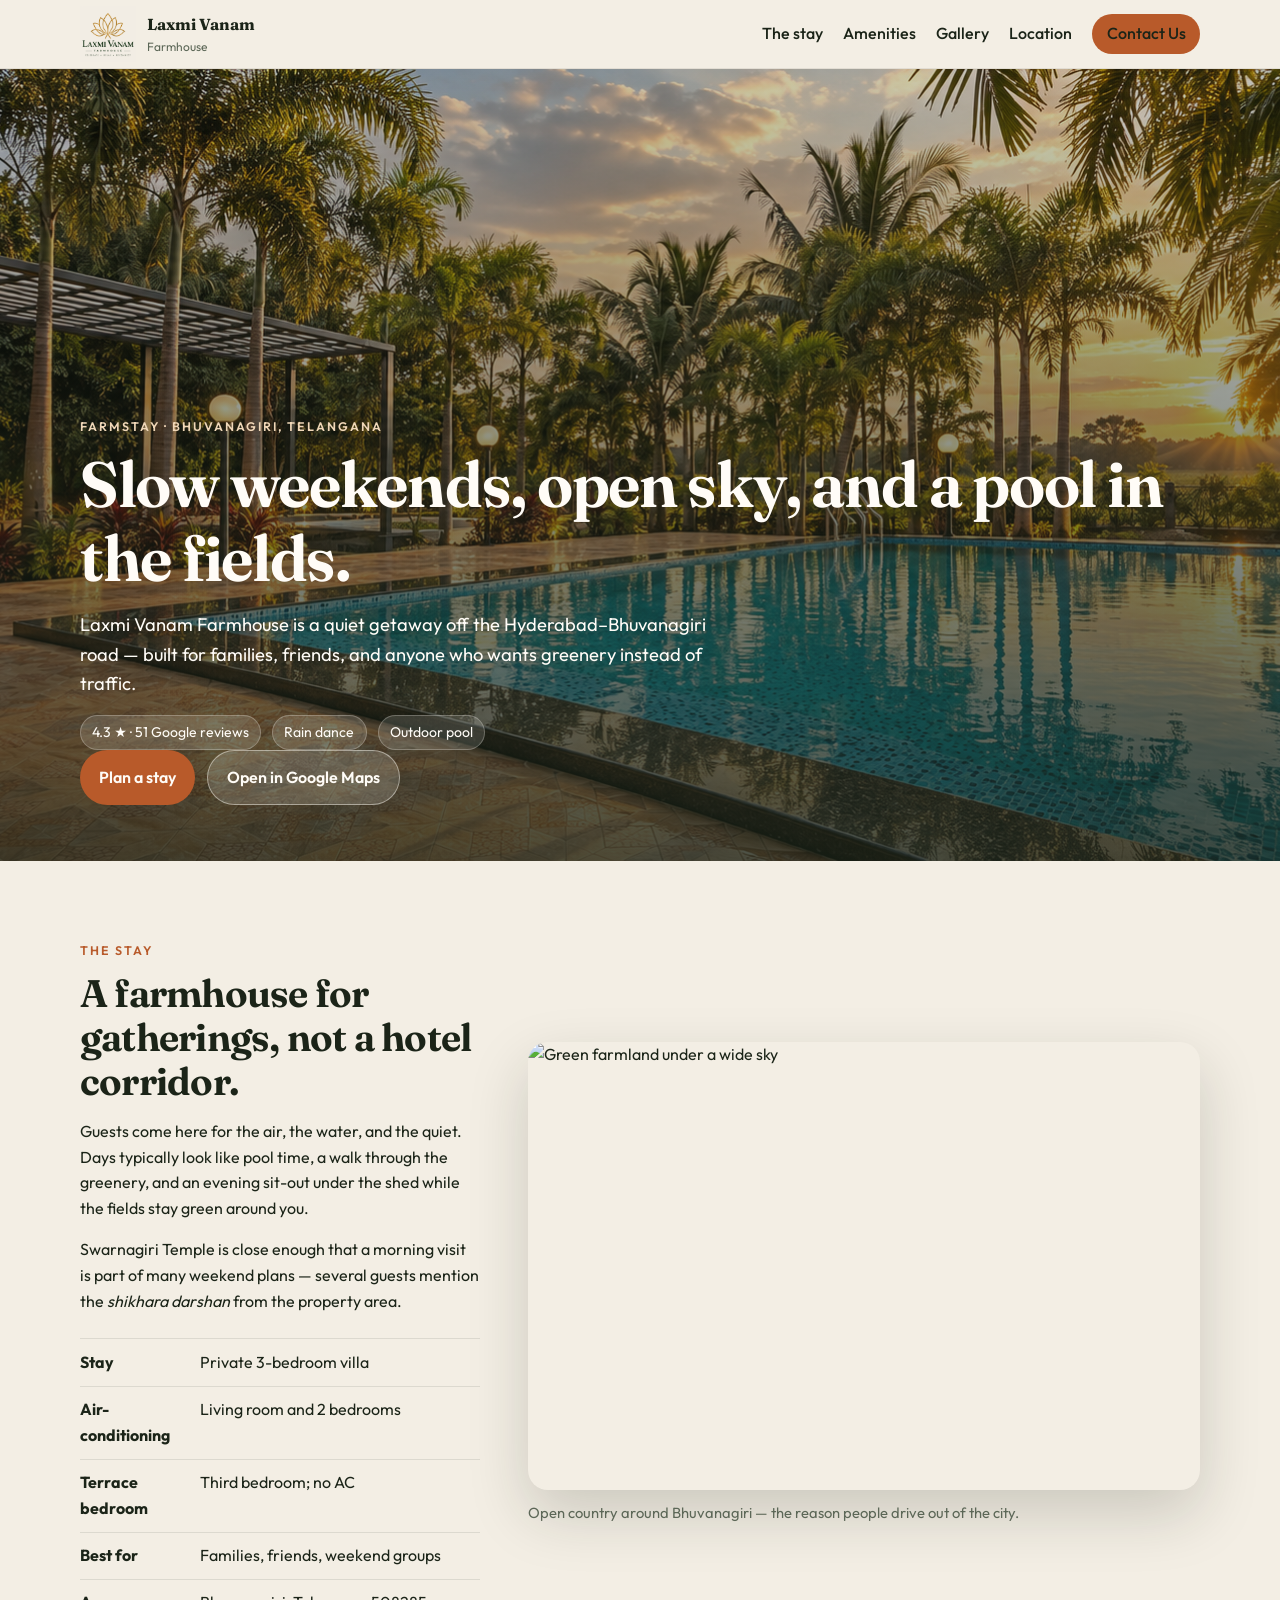
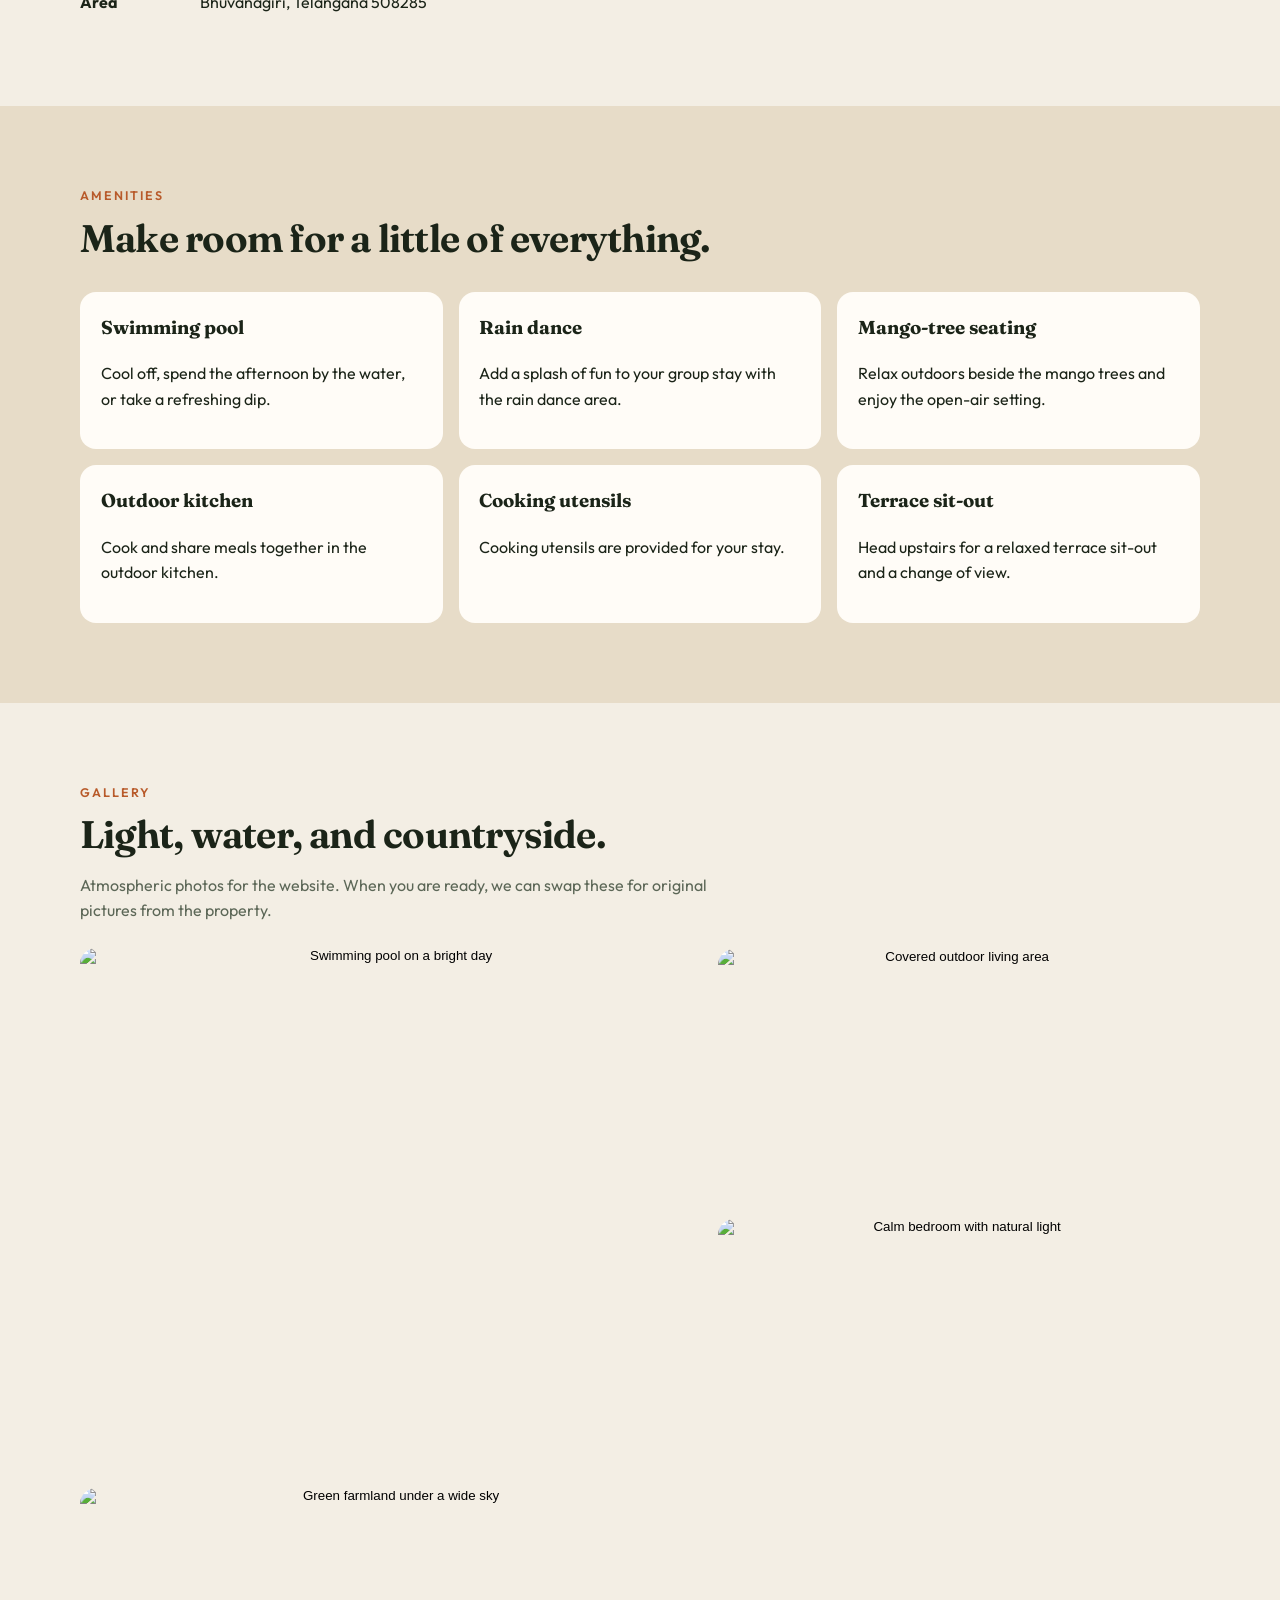
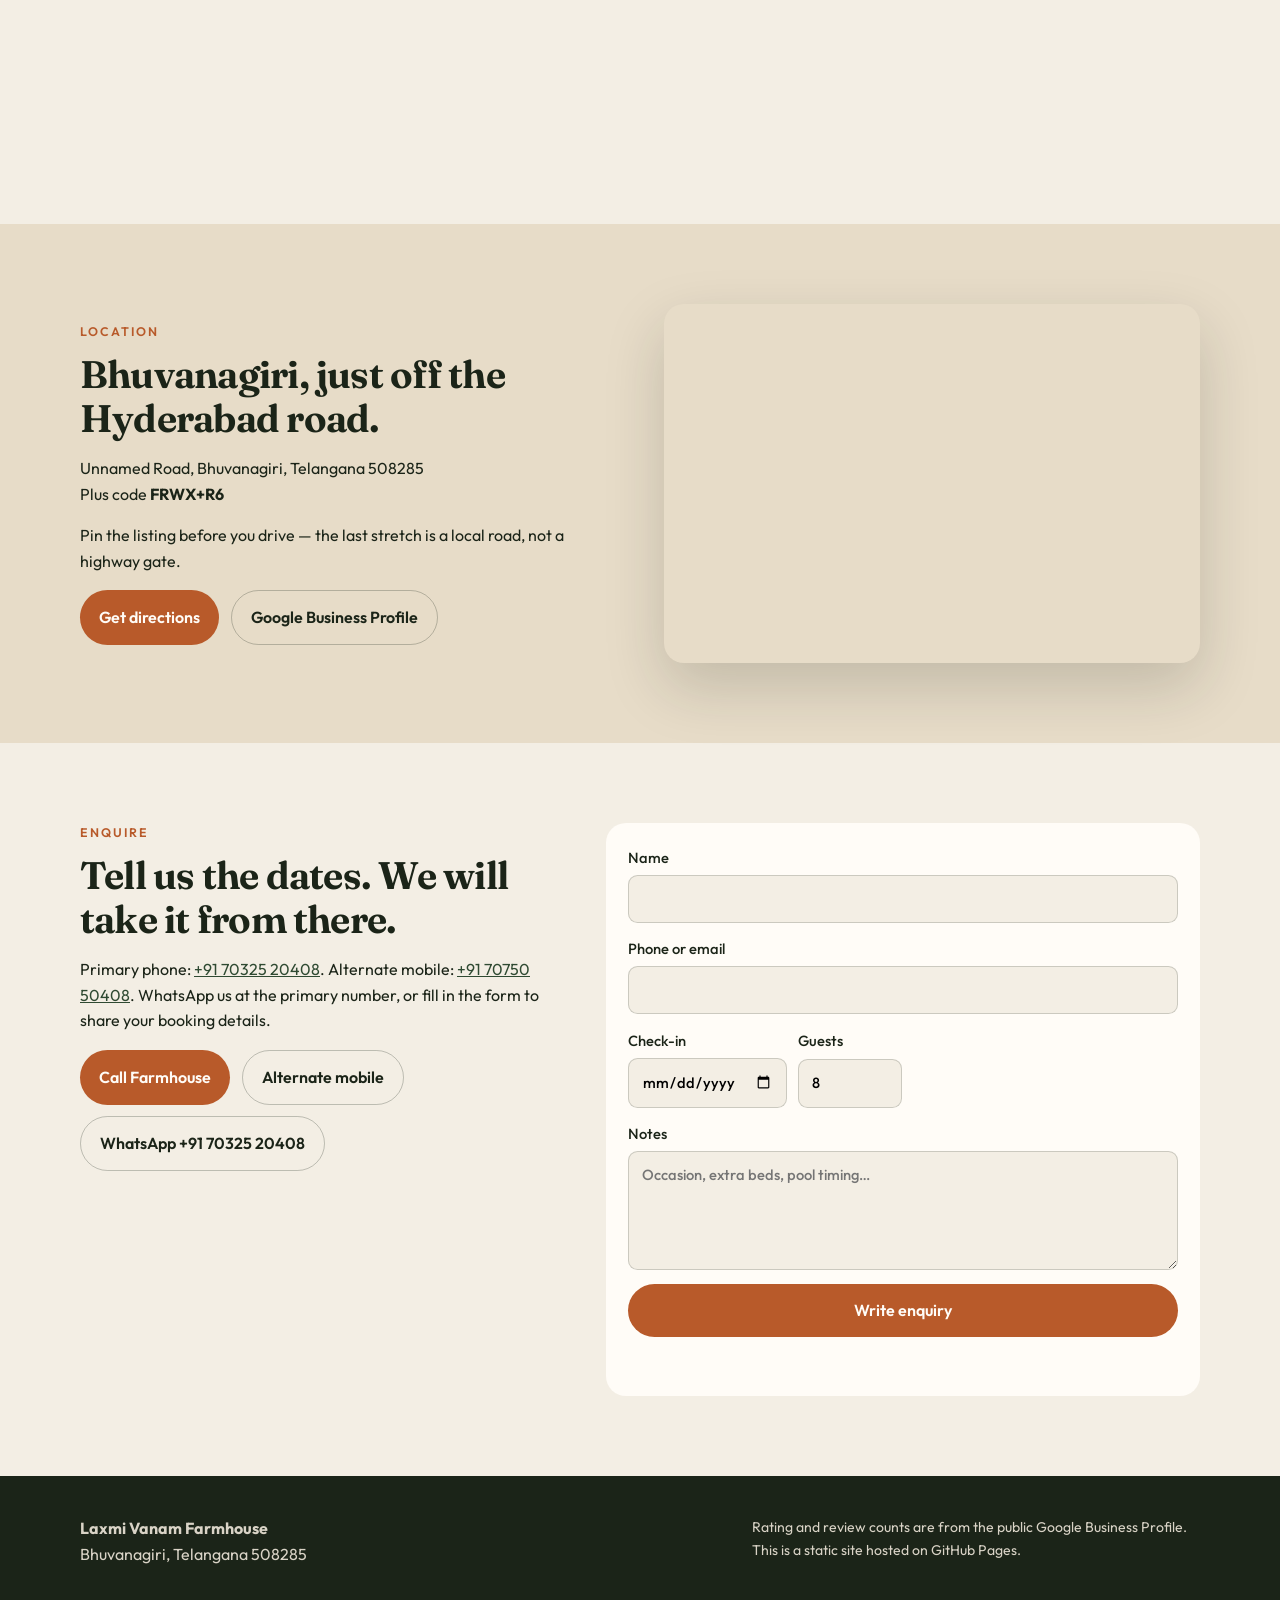
==== commit 19a201d2: "added alt phone num" ====
--- a/index.html
+++ b/index.html
@@ -212,11 +212,13 @@
             <p class="eyebrow">Enquire</p>
             <h2>Tell us the dates. We will take it from there.</h2>
             <p>
-              Call or WhatsApp us at <a href="tel:+917032520408">+91 70325 20408</a>, or fill in the
-              form to email us your booking details and open a ready-to-send WhatsApp message.
+              Primary phone: <a href="tel:+917032520408">+91 70325 20408</a>. Alternate mobile:
+              <a href="tel:+917075050408">+91 70750 50408</a>. WhatsApp us at the primary number,
+              or fill in the form to share your booking details.
             </p>
             <div class="hero-actions">
-              <a class="btn" href="tel:+917032520408">Call farmhouse</a>
+              <a class="btn" href="tel:+917032520408">Call Farmhouse</a>
+              <a class="btn btn-ghost" href="tel:+917075050408">Alternate mobile</a>
               <a
                 class="btn btn-ghost"
                 href="https://wa.me/message/DZN66DJIGUWJE1"
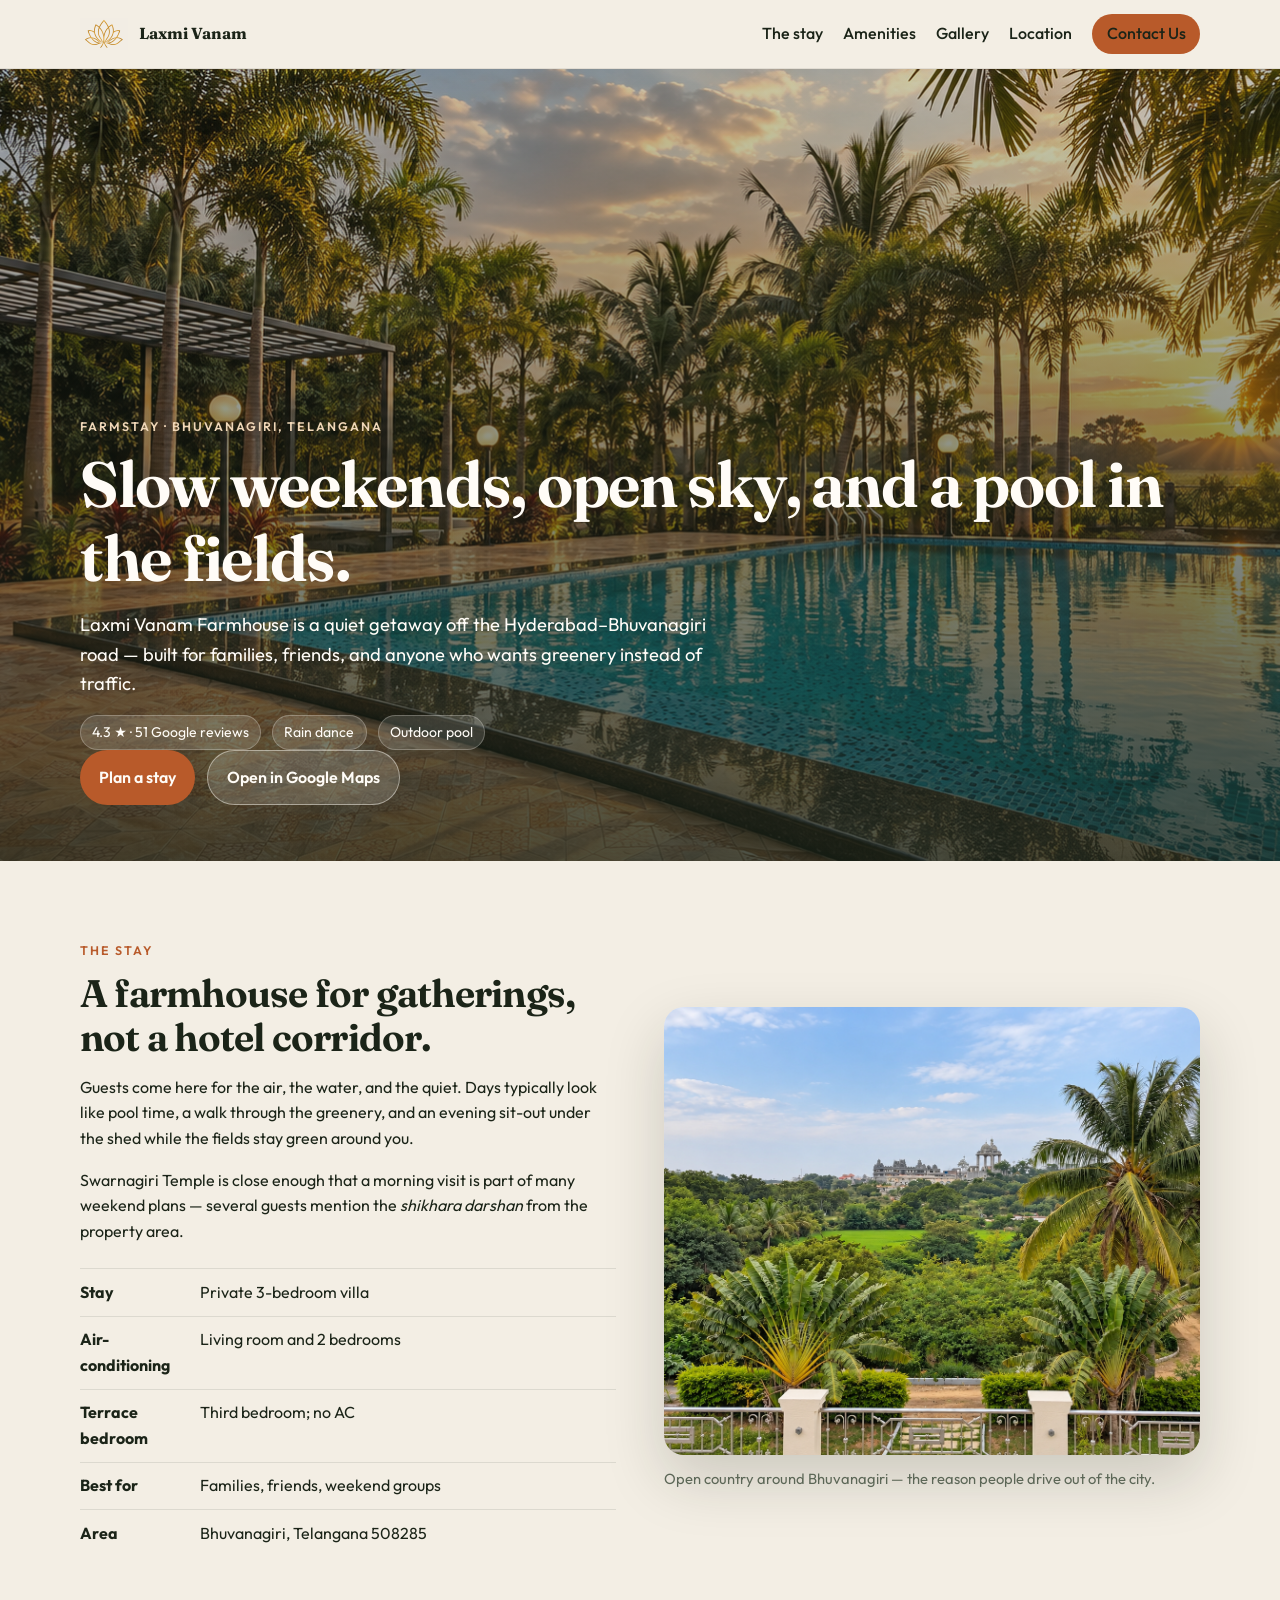
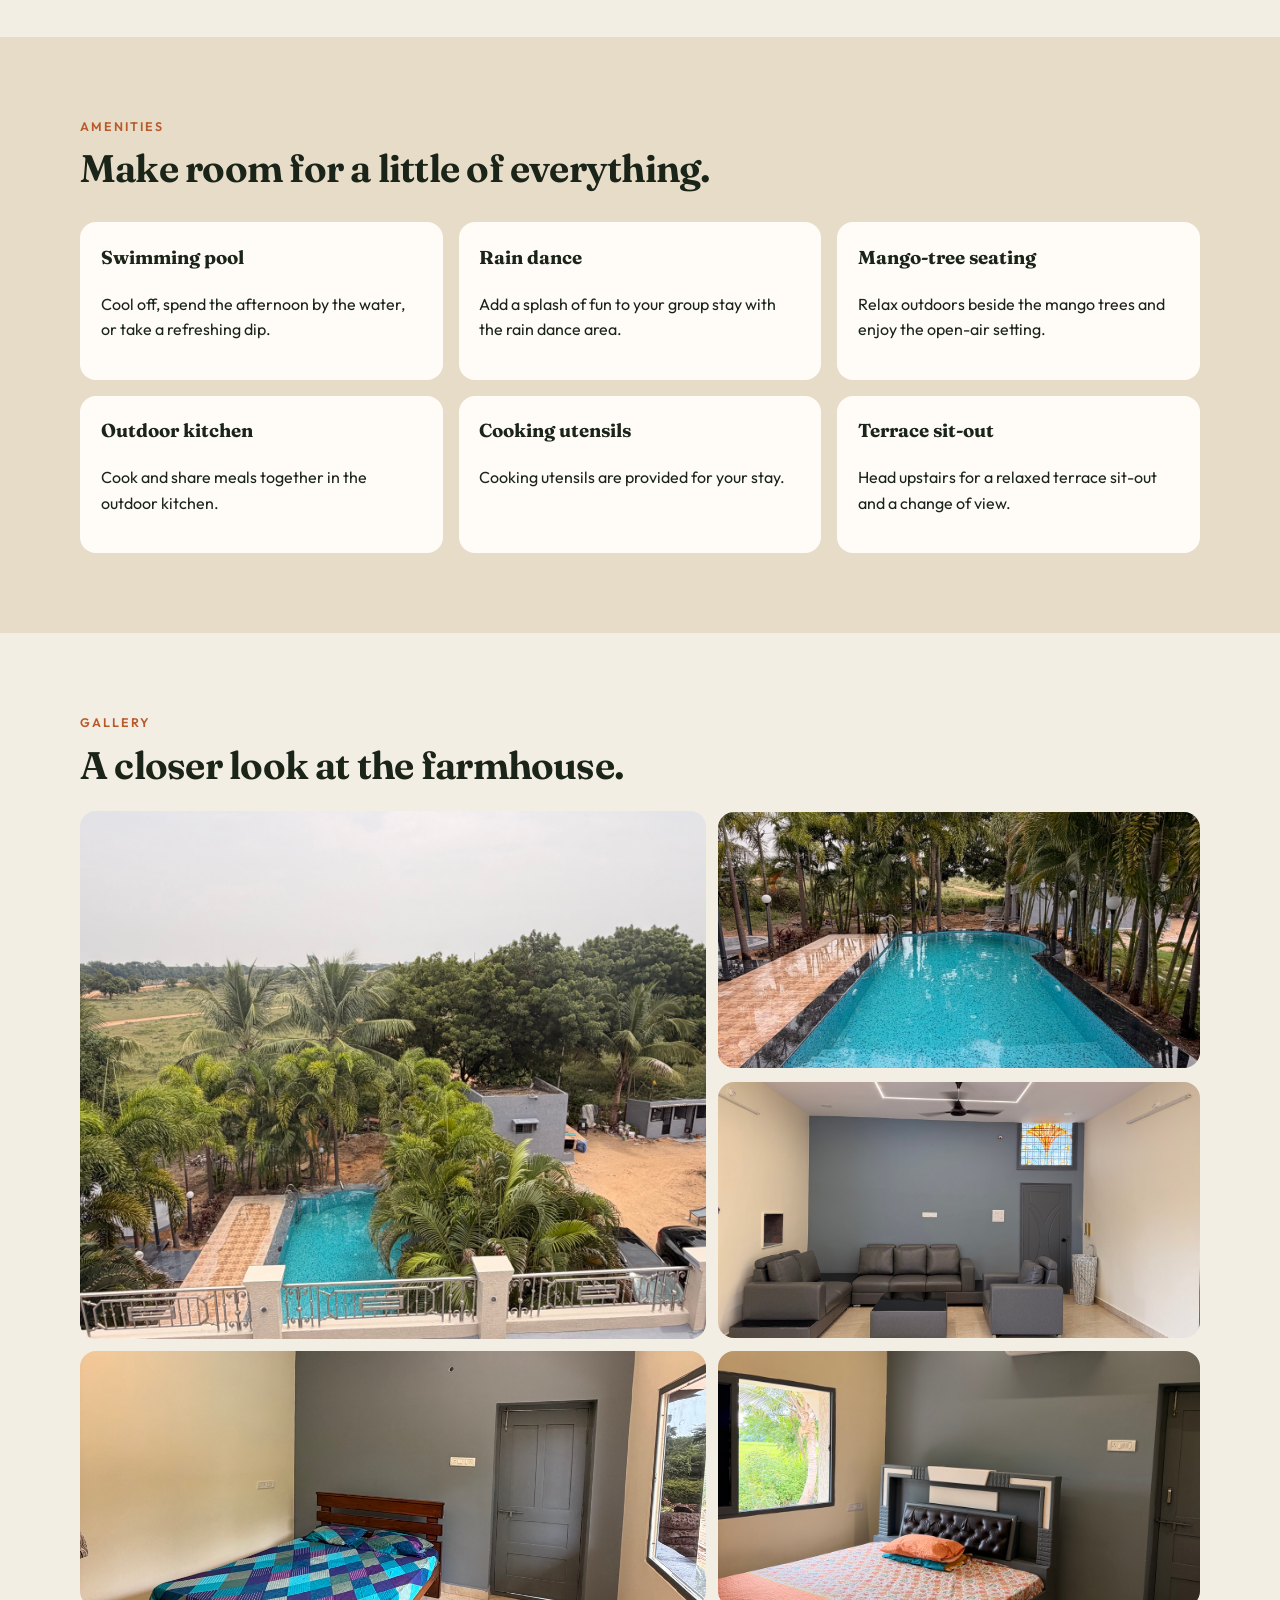
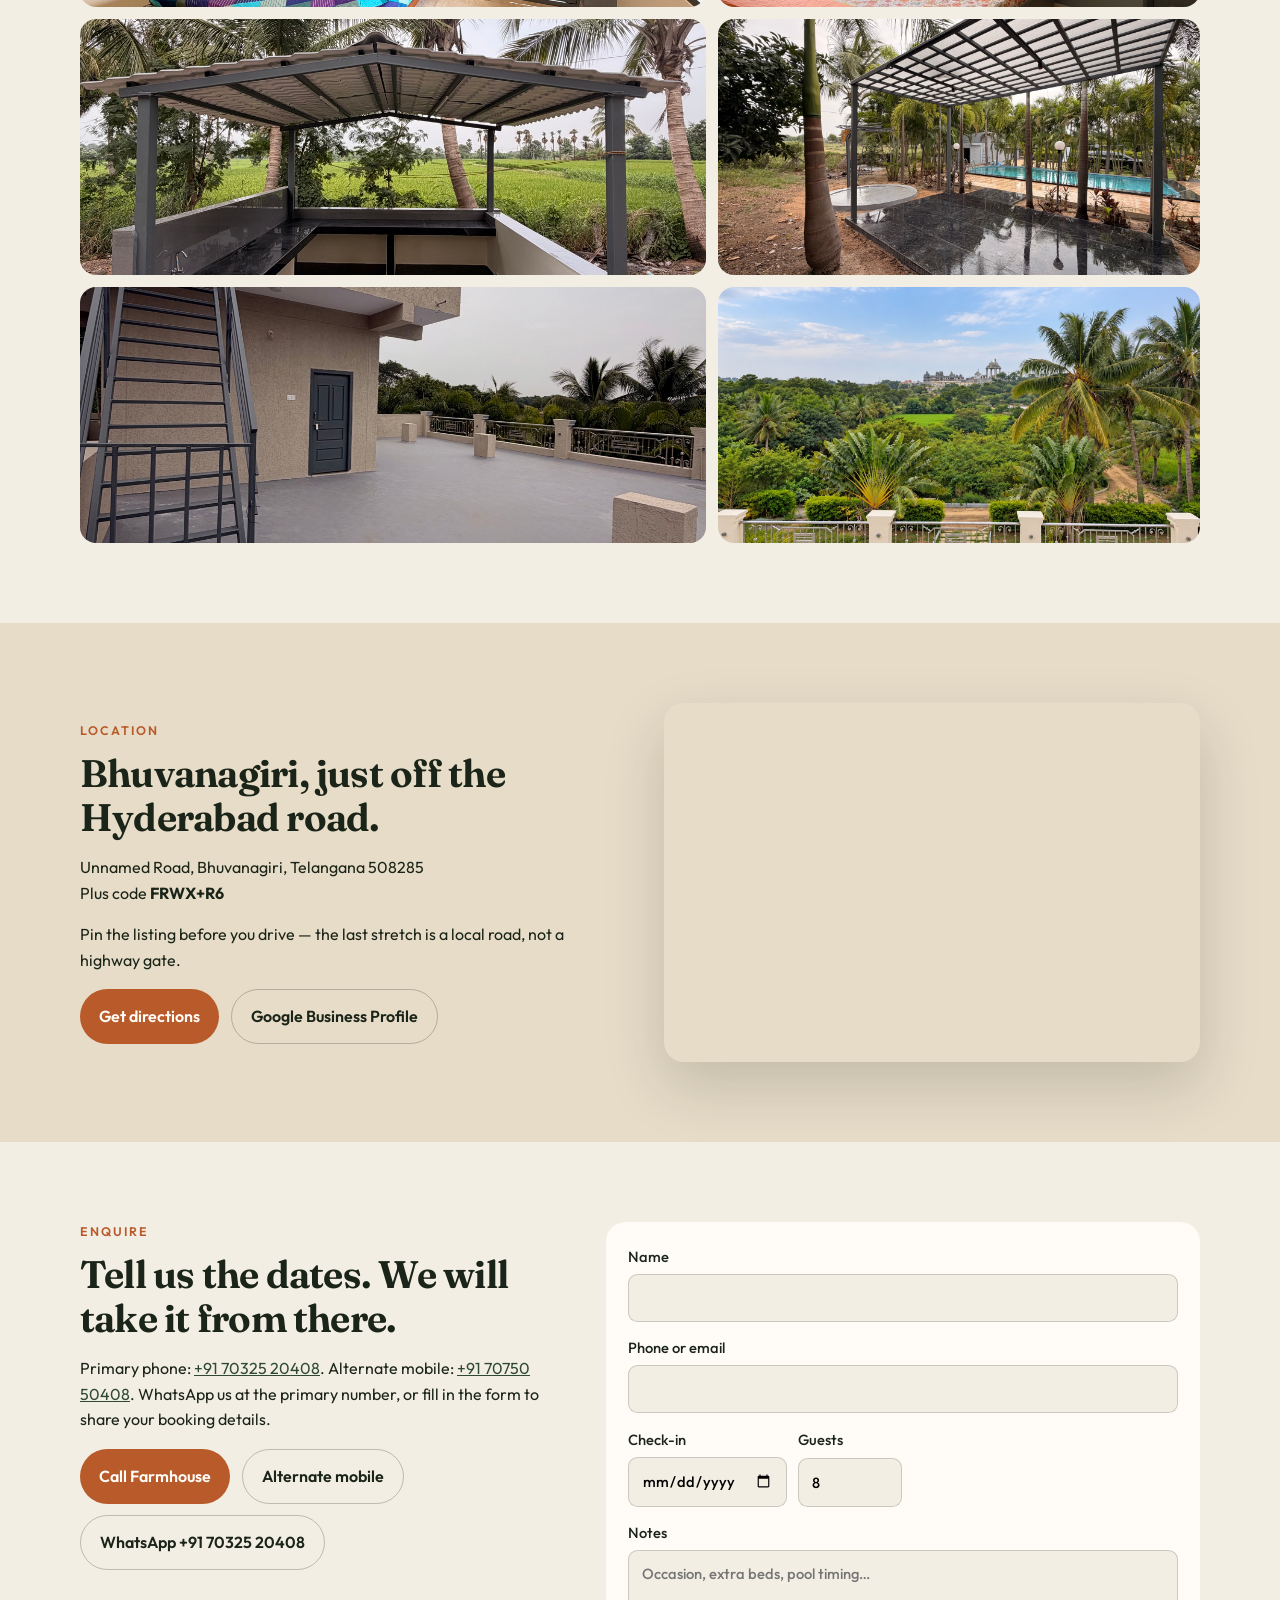
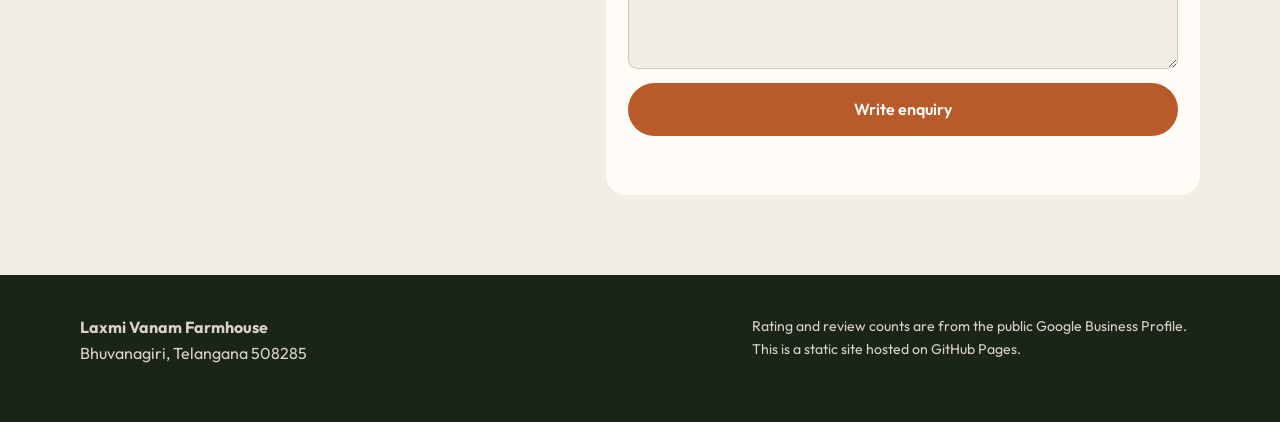
==== commit 5b60cda7: "Added photos and favicon" ====
--- a/index.html
+++ b/index.html
@@ -15,6 +15,7 @@
       content="A peaceful farmstay in Bhuvanagiri, Telangana. Pool, greenery, and space for family weekends."
     />
     <meta property="og:type" content="website" />
+    <link rel="icon" type="image/png" href="src/favicon.PNG?v=1" />
     <link rel="preconnect" href="https://fonts.googleapis.com" />
     <link rel="preconnect" href="https://fonts.gstatic.com" crossorigin />
     <link
@@ -29,10 +30,9 @@
     <header class="site-header">
       <div class="wrap nav">
         <a class="logo" href="#top">
-          <img class="logo-image" src="src/Logo.PNG" alt="" />
+          <img class="logo-image" src="src/logo1.PNG" alt="" />
           <span>
             <strong>Laxmi Vanam</strong>
-            <small>Farmhouse</small>
           </span>
         </a>
         <button class="nav-toggle" type="button" aria-expanded="false" aria-controls="site-menu">
@@ -100,7 +100,7 @@
           </div>
           <figure class="frame">
             <img
-              src="https://images.unsplash.com/photo-1500382017468-9049fed747ef?auto=format&fit=crop&w=1400&q=80"
+              src="src/templeview.PNG"
               alt="Green farmland under a wide sky"
               width="1400"
               height="933"
@@ -146,23 +146,34 @@
       <section class="section" id="gallery">
         <div class="wrap">
           <p class="eyebrow">Gallery</p>
-          <h2>Light, water, and countryside.</h2>
-          <p class="section-note">
-            Atmospheric photos for the website. When you are ready, we can swap these for original
-            pictures from the property.
-          </p>
+          <h2>A closer look at the farmhouse.</h2>
           <div class="gallery">
-            <button type="button" aria-label="Open pool photo" data-full="https://images.unsplash.com/photo-1576013551627-0cc20b96c2a7?auto=format&fit=crop&w=1800&q=80">
-              <img src="https://images.unsplash.com/photo-1576013551627-0cc20b96c2a7?auto=format&fit=crop&w=900&q=80" alt="Swimming pool on a bright day" />
-            </button>
-            <button type="button" aria-label="Open sit-out photo" data-full="https://images.unsplash.com/photo-1600585154340-0ef3c08ea04e?auto=format&fit=crop&w=1800&q=80">
-              <img src="https://images.unsplash.com/photo-1600585154340-0ef3c08ea04e?auto=format&fit=crop&w=900&q=80" alt="Covered outdoor living area" />
-            </button>
-            <button type="button" aria-label="Open bedroom photo" data-full="https://images.unsplash.com/photo-1505693416388-ac5ce068fe85?auto=format&fit=crop&w=1800&q=80">
-              <img src="https://images.unsplash.com/photo-1505693416388-ac5ce068fe85?auto=format&fit=crop&w=900&q=80" alt="Calm bedroom with natural light" />
-            </button>
-            <button type="button" aria-label="Open fields photo" data-full="https://images.unsplash.com/photo-1500382017468-9049fed747ef?auto=format&fit=crop&w=1800&q=80">
-              <img src="https://images.unsplash.com/photo-1500382017468-9049fed747ef?auto=format&fit=crop&w=900&q=80" alt="Green farmland under a wide sky" />
+            <button type="button" aria-label="Open outdoor area photo" data-full="src/gallery-outdoor-area.jpg">
+              <img src="src/gallery-outdoor-area.jpg" alt="Outdoor area at Laxmi Vanam Farmhouse" />
+            </button>
+            <button type="button" aria-label="Open swimming pool photo" data-full="src/gallery-pool.jpg">
+              <img src="src/gallery-pool.jpg" alt="Swimming pool at Laxmi Vanam Farmhouse" />
+            </button>
+            <button type="button" aria-label="Open living room photo" data-full="src/gallery-livingroom.jpg">
+              <img src="src/gallery-livingroom.jpg" alt="Living room at Laxmi Vanam Farmhouse" />
+            </button>
+            <button type="button" aria-label="Open bedroom photo" data-full="src/gallery-bedroom.jpg">
+              <img src="src/gallery-bedroom.jpg" alt="Bedroom at Laxmi Vanam Farmhouse" />
+            </button>
+            <button type="button" aria-label="Open master bedroom photo" data-full="src/gallery-master-bedroom.jpg">
+              <img src="src/gallery-master-bedroom.jpg" alt="Master bedroom at Laxmi Vanam Farmhouse" />
+            </button>
+            <button type="button" aria-label="Open outdoor kitchen photo" data-full="src/gallery-outdoor-kitchen.jpg">
+              <img src="src/gallery-outdoor-kitchen.jpg" alt="Outdoor kitchen at Laxmi Vanam Farmhouse" />
+            </button>
+            <button type="button" aria-label="Open outdoor seating photo" data-full="src/gallery-outdoor-seating.jpg">
+              <img src="src/gallery-outdoor-seating.jpg" alt="Outdoor seating at Laxmi Vanam Farmhouse" />
+            </button>
+            <button type="button" aria-label="Open terrace photo" data-full="src/gallery-terrace.jpg">
+              <img src="src/gallery-terrace.jpg" alt="Terrace sit-out at Laxmi Vanam Farmhouse" />
+            </button>
+            <button type="button" aria-label="Open temple view photo" data-full="src/gallery-temple-view.jpg">
+              <img src="src/gallery-temple-view.jpg" alt="View of Swarnagiri Temple from the farmhouse area" />
             </button>
           </div>
         </div>
--- a/css/styles.css
+++ b/css/styles.css
@@ -112,8 +112,8 @@
 }
 
 .logo-image {
-  width: 3.5rem;
-  height: 3.5rem;
+  width: 3rem;
+  height: 2rem;
   flex: 0 0 auto;
   object-fit: contain;
   mix-blend-mode: multiply;
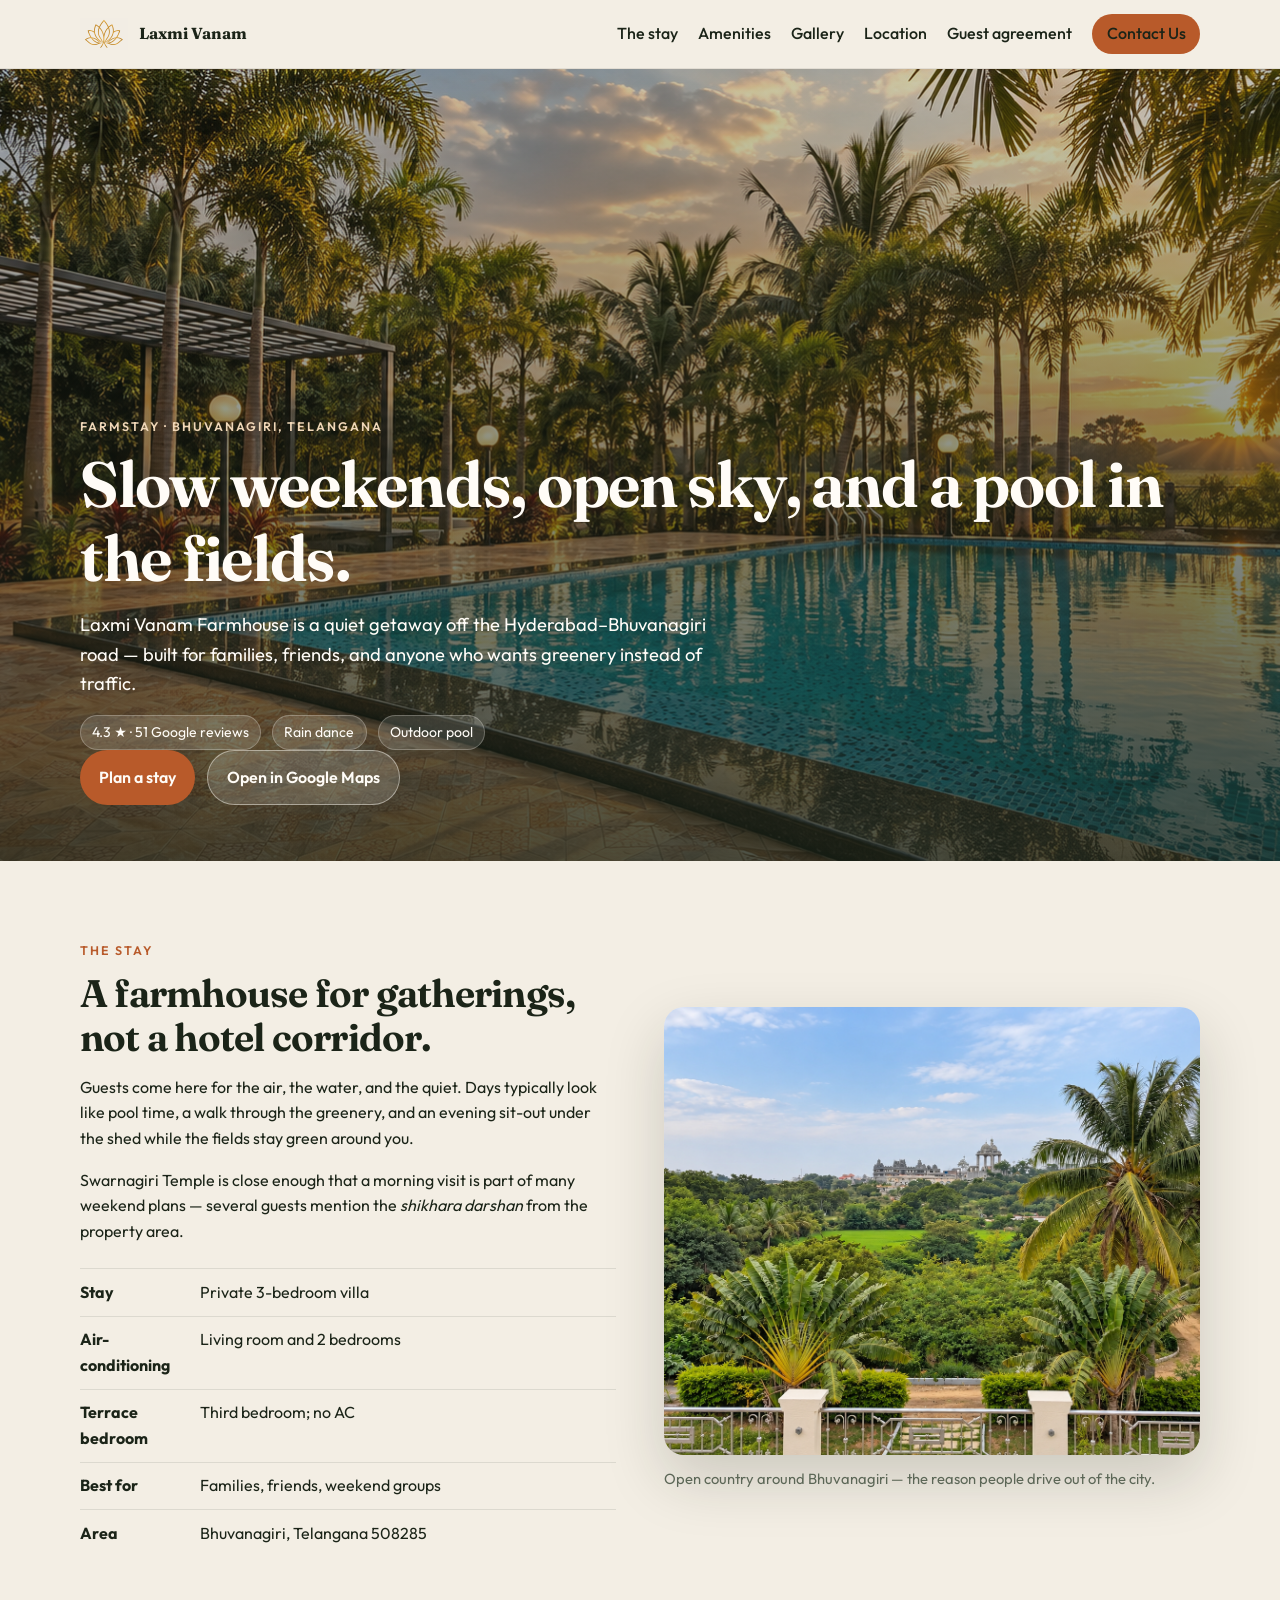
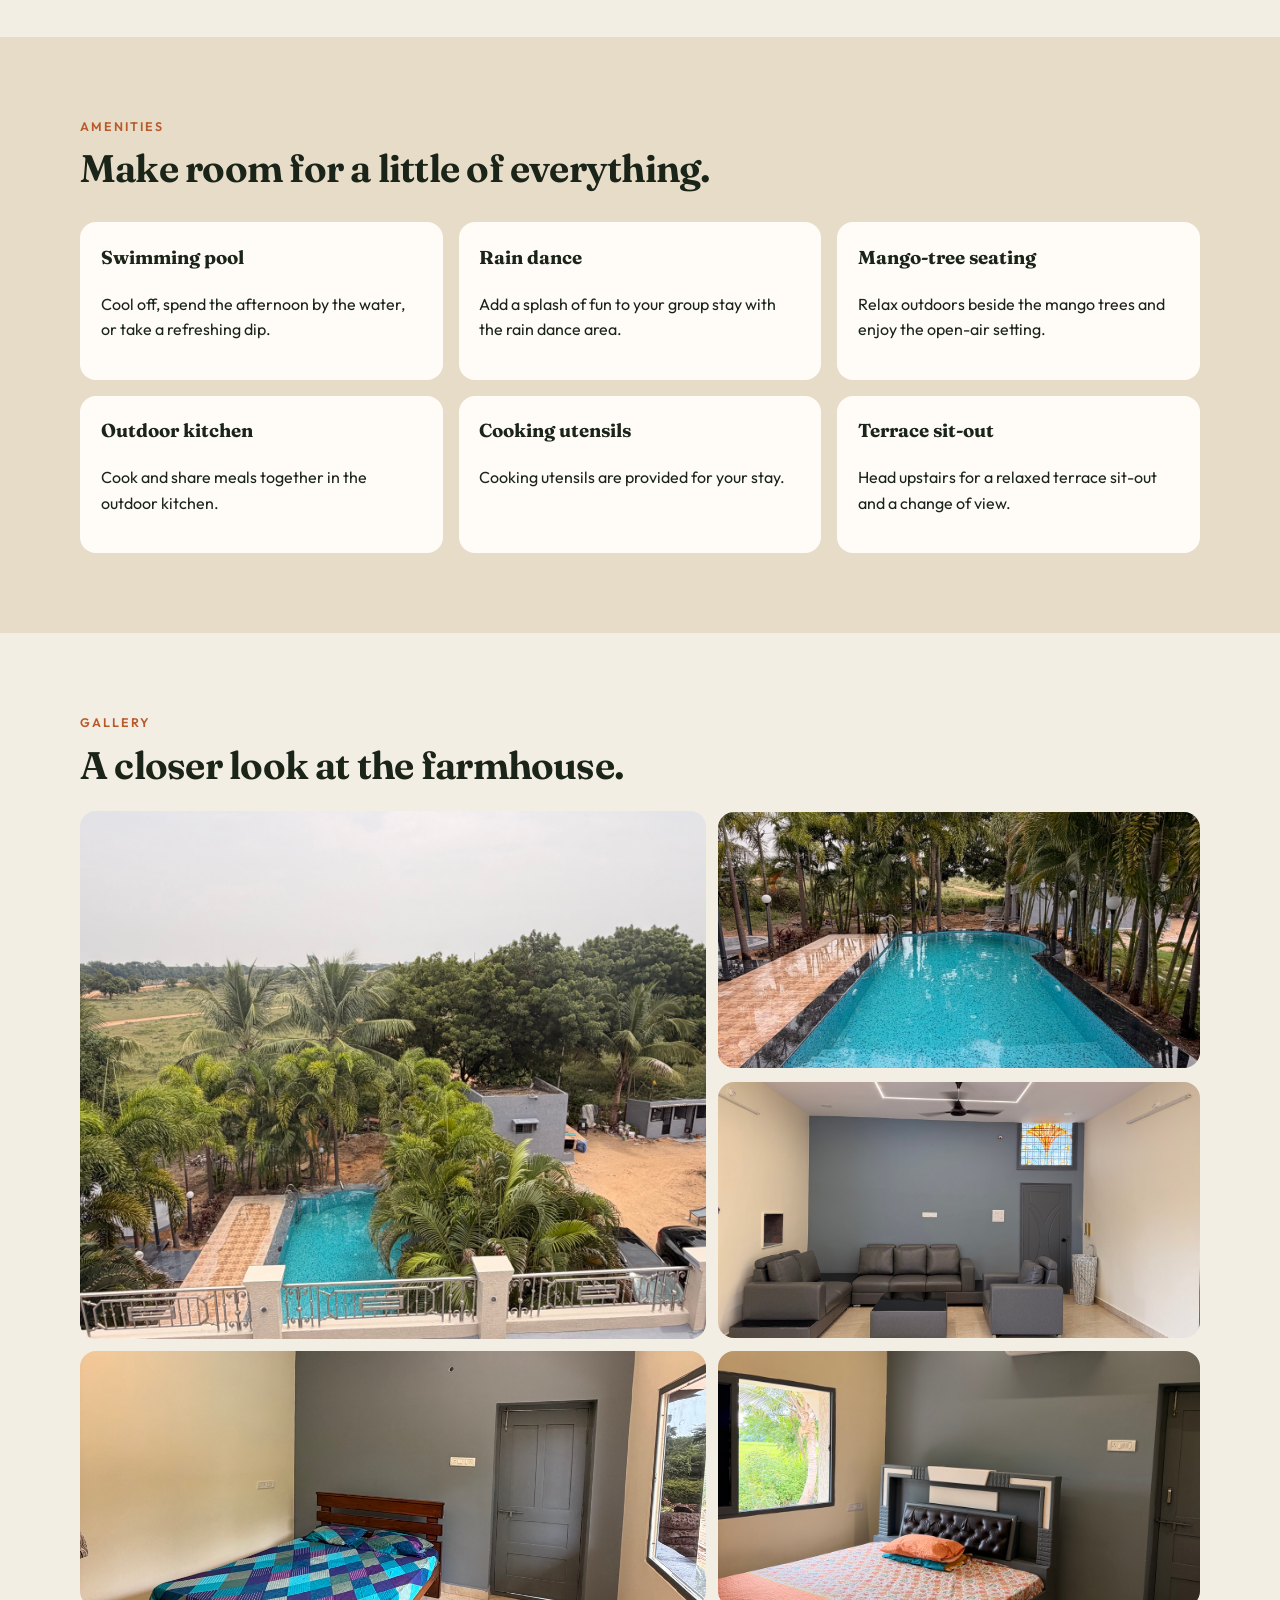
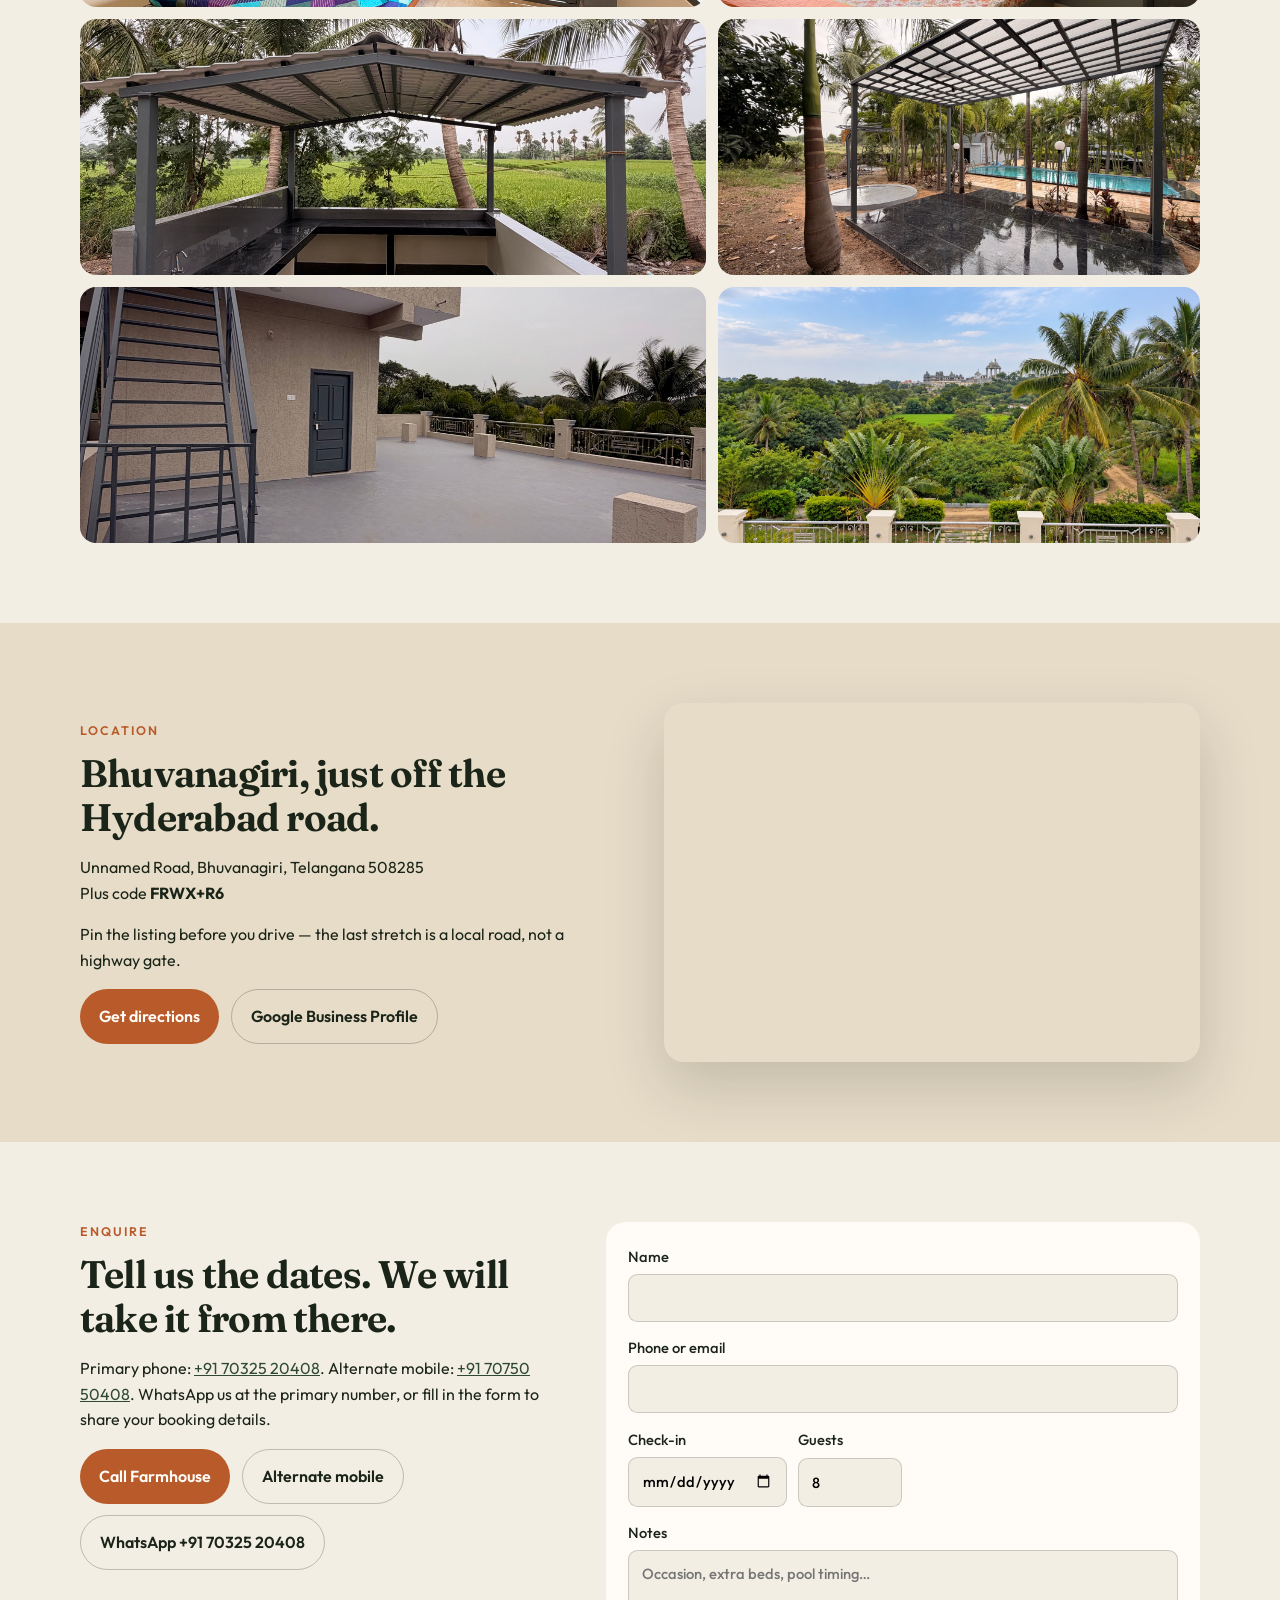
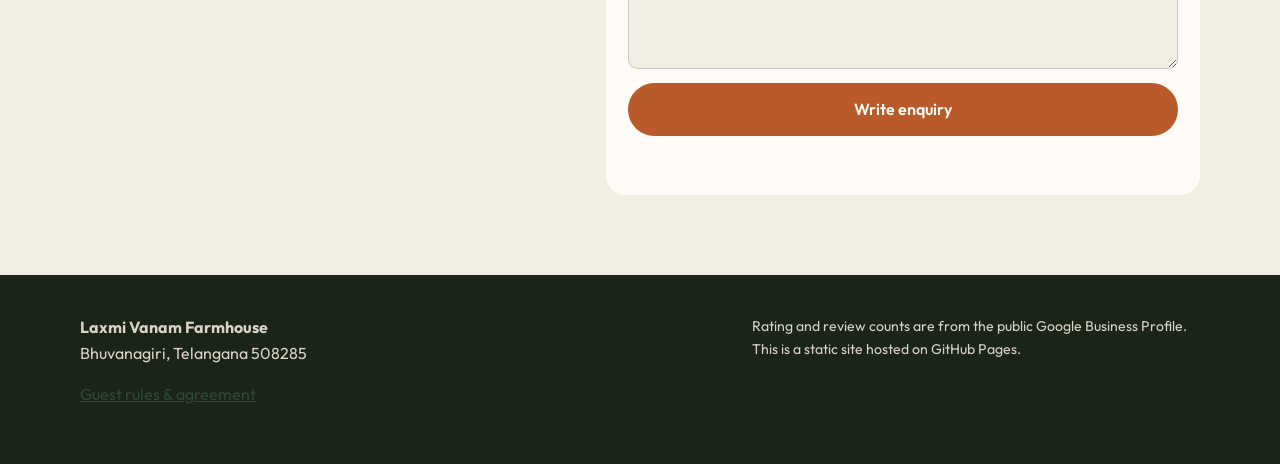
==== commit 30a64a60: "added guest agreement rules to email" ====
--- a/index.html
+++ b/index.html
@@ -15,14 +15,14 @@
       content="A peaceful farmstay in Bhuvanagiri, Telangana. Pool, greenery, and space for family weekends."
     />
     <meta property="og:type" content="website" />
-    <link rel="icon" type="image/png" href="src/favicon.PNG?v=1" />
+    <link rel="icon" type="image/png" href="src/favicon-icon.png?v=3" />
     <link rel="preconnect" href="https://fonts.googleapis.com" />
     <link rel="preconnect" href="https://fonts.gstatic.com" crossorigin />
     <link
       href="https://fonts.googleapis.com/css2?family=Fraunces:opsz,wght@9..144,500;9..144,650;9..144,700&family=Outfit:wght@400;500;600&display=swap"
       rel="stylesheet"
     />
-    <link rel="stylesheet" href="css/styles.css?v=2" />
+    <link rel="stylesheet" href="css/styles.css?v=3" />
   </head>
   <body>
     <a class="skip-link" href="#main">Skip to content</a>
@@ -43,6 +43,7 @@
           <a href="#amenities">Amenities</a>
           <a href="#gallery">Gallery</a>
           <a href="#location">Location</a>
+          <a href="guest-agreement.html">Guest agreement</a>
           <a class="btn btn-small" href="#enquire">Contact Us</a>
         </nav>
       </div>
@@ -274,6 +275,7 @@
         <div>
           <strong>Laxmi Vanam Farmhouse</strong>
           <p>Bhuvanagiri, Telangana 508285</p>
+          <p><a href="guest-agreement.html">Guest rules &amp; agreement</a></p>
         </div>
         <p class="fine">
           Rating and review counts are from the public Google Business Profile. This is a static
--- a/css/styles.css
+++ b/css/styles.css
@@ -435,6 +435,205 @@
   cursor: pointer;
 }
 
+.agreement-page {
+  background:
+    radial-gradient(ellipse at 92% 8%, rgba(43, 107, 106, 0.1), transparent 28rem),
+    var(--paper);
+}
+
+.agreement-nav {
+  min-height: 4.25rem;
+}
+
+.agreement-home {
+  color: var(--leaf);
+  font-weight: 600;
+  text-decoration-thickness: 1px;
+  text-underline-offset: 0.2em;
+}
+
+.agreement-main {
+  padding: 3rem 0 5rem;
+}
+
+.agreement-wrap {
+  max-width: 860px;
+}
+
+.agreement-intro {
+  padding: 1rem 0 2.5rem;
+  border-bottom: 1px solid rgba(27, 36, 24, 0.15);
+}
+
+.agreement-intro h1 {
+  max-width: 700px;
+  font-size: clamp(2.4rem, 5vw, 4rem);
+}
+
+.agreement-lede {
+  max-width: 46rem;
+  color: var(--muted);
+  font-size: 1.08rem;
+}
+
+.agreement-alert {
+  margin: 1.5rem 0 0;
+  padding: 1rem 1.2rem;
+  border-left: 4px solid var(--terracotta);
+  background: rgba(184, 90, 42, 0.09);
+}
+
+.rules-section {
+  padding: 2rem 0;
+  border-bottom: 1px solid rgba(27, 36, 24, 0.13);
+}
+
+.rules-section > h2,
+.responsibility-note h2,
+.agreement-sign h2 {
+  font-size: 1.7rem;
+  margin: 0 0 1rem;
+}
+
+.rule-list {
+  display: grid;
+  grid-template-columns: repeat(2, minmax(0, 1fr));
+  gap: 0.75rem 1.5rem;
+}
+
+.rule-list-compact {
+  grid-template-columns: 1fr;
+  gap: 0;
+}
+
+.rule {
+  display: grid;
+  grid-template-columns: 2.25rem minmax(0, 1fr);
+  gap: 0.7rem;
+  padding: 1rem 0;
+  border-top: 1px solid rgba(27, 36, 24, 0.1);
+}
+
+.rule-number,
+.rule-mark {
+  display: grid;
+  place-items: center;
+  width: 2rem;
+  height: 2rem;
+  border-radius: 50%;
+  background: var(--sand);
+  color: var(--leaf);
+  font-size: 0.78rem;
+  font-weight: 600;
+}
+
+.rule-critical .rule-number {
+  background: #f3d9cf;
+  color: var(--terracotta-dark);
+}
+
+.rule h3 {
+  margin: 0 0 0.35rem;
+  font-family: Outfit, system-ui, sans-serif;
+  font-size: 1.02rem;
+  font-weight: 600;
+  line-height: 1.35;
+}
+
+.rule p {
+  margin: 0;
+  color: var(--muted);
+  font-size: 0.94rem;
+}
+
+.responsibility-note {
+  margin: 2rem 0 3rem;
+  padding: 1.4rem 1.5rem;
+  border: 1px solid rgba(47, 74, 50, 0.24);
+  background: rgba(255, 252, 247, 0.62);
+}
+
+.responsibility-note p:last-child {
+  margin-bottom: 0;
+}
+
+.agreement-sign {
+  padding-top: 1rem;
+  scroll-margin-top: 5rem;
+}
+
+.agreement-form {
+  margin-top: 1.5rem;
+  padding: clamp(1rem, 4vw, 2rem);
+  border: 1px solid rgba(27, 36, 24, 0.1);
+  border-radius: 0.5rem;
+  box-shadow: 0 12px 32px rgba(27, 36, 24, 0.08);
+}
+
+.agreement-fields {
+  display: grid;
+  grid-template-columns: repeat(2, minmax(0, 1fr));
+  gap: 1rem;
+}
+
+.agreement-form input:not([type="checkbox"]) {
+  width: 100%;
+  min-width: 0;
+}
+
+.signature-field {
+  grid-column: 1 / -1;
+}
+
+.agreement-consents {
+  display: grid;
+  gap: 0.9rem;
+  margin: 0.5rem 0 0;
+  padding: 1rem;
+  border: 1px solid rgba(27, 36, 24, 0.15);
+}
+
+.agreement-consents legend {
+  padding: 0 0.4rem;
+  font-weight: 600;
+}
+
+.consent {
+  display: grid;
+  grid-template-columns: 1.2rem minmax(0, 1fr);
+  align-items: start;
+  gap: 0.6rem;
+  font-size: 0.92rem;
+  font-weight: 400;
+}
+
+.consent input {
+  width: 1.1rem;
+  height: 1.1rem;
+  margin: 0.2rem 0 0;
+  accent-color: var(--leaf);
+}
+
+.signature-note {
+  margin: 0;
+  color: var(--muted);
+  font-size: 0.88rem;
+}
+
+.agreement-form .btn {
+  justify-self: start;
+  border-radius: 0.35rem;
+}
+
+.agreement-form .btn:disabled {
+  opacity: 0.65;
+  cursor: wait;
+}
+
+.agreement-page .site-footer a {
+  color: #f0d7b8;
+}
+
 @media (max-width: 900px) {
   .nav-toggle {
     display: inline-flex;
@@ -473,10 +672,31 @@
   .footer-grid {
     flex-direction: column;
   }
+
+  .rule-list {
+    grid-template-columns: 1fr;
+    gap: 0;
+  }
 }
 
 @media (max-width: 600px) {
   .cards {
     grid-template-columns: 1fr;
   }
-}
+
+  .agreement-main {
+    padding-top: 1.5rem;
+  }
+
+  .agreement-fields {
+    grid-template-columns: 1fr;
+  }
+
+  .signature-field {
+    grid-column: auto;
+  }
+
+  .agreement-form .btn {
+    width: 100%;
+  }
+}
